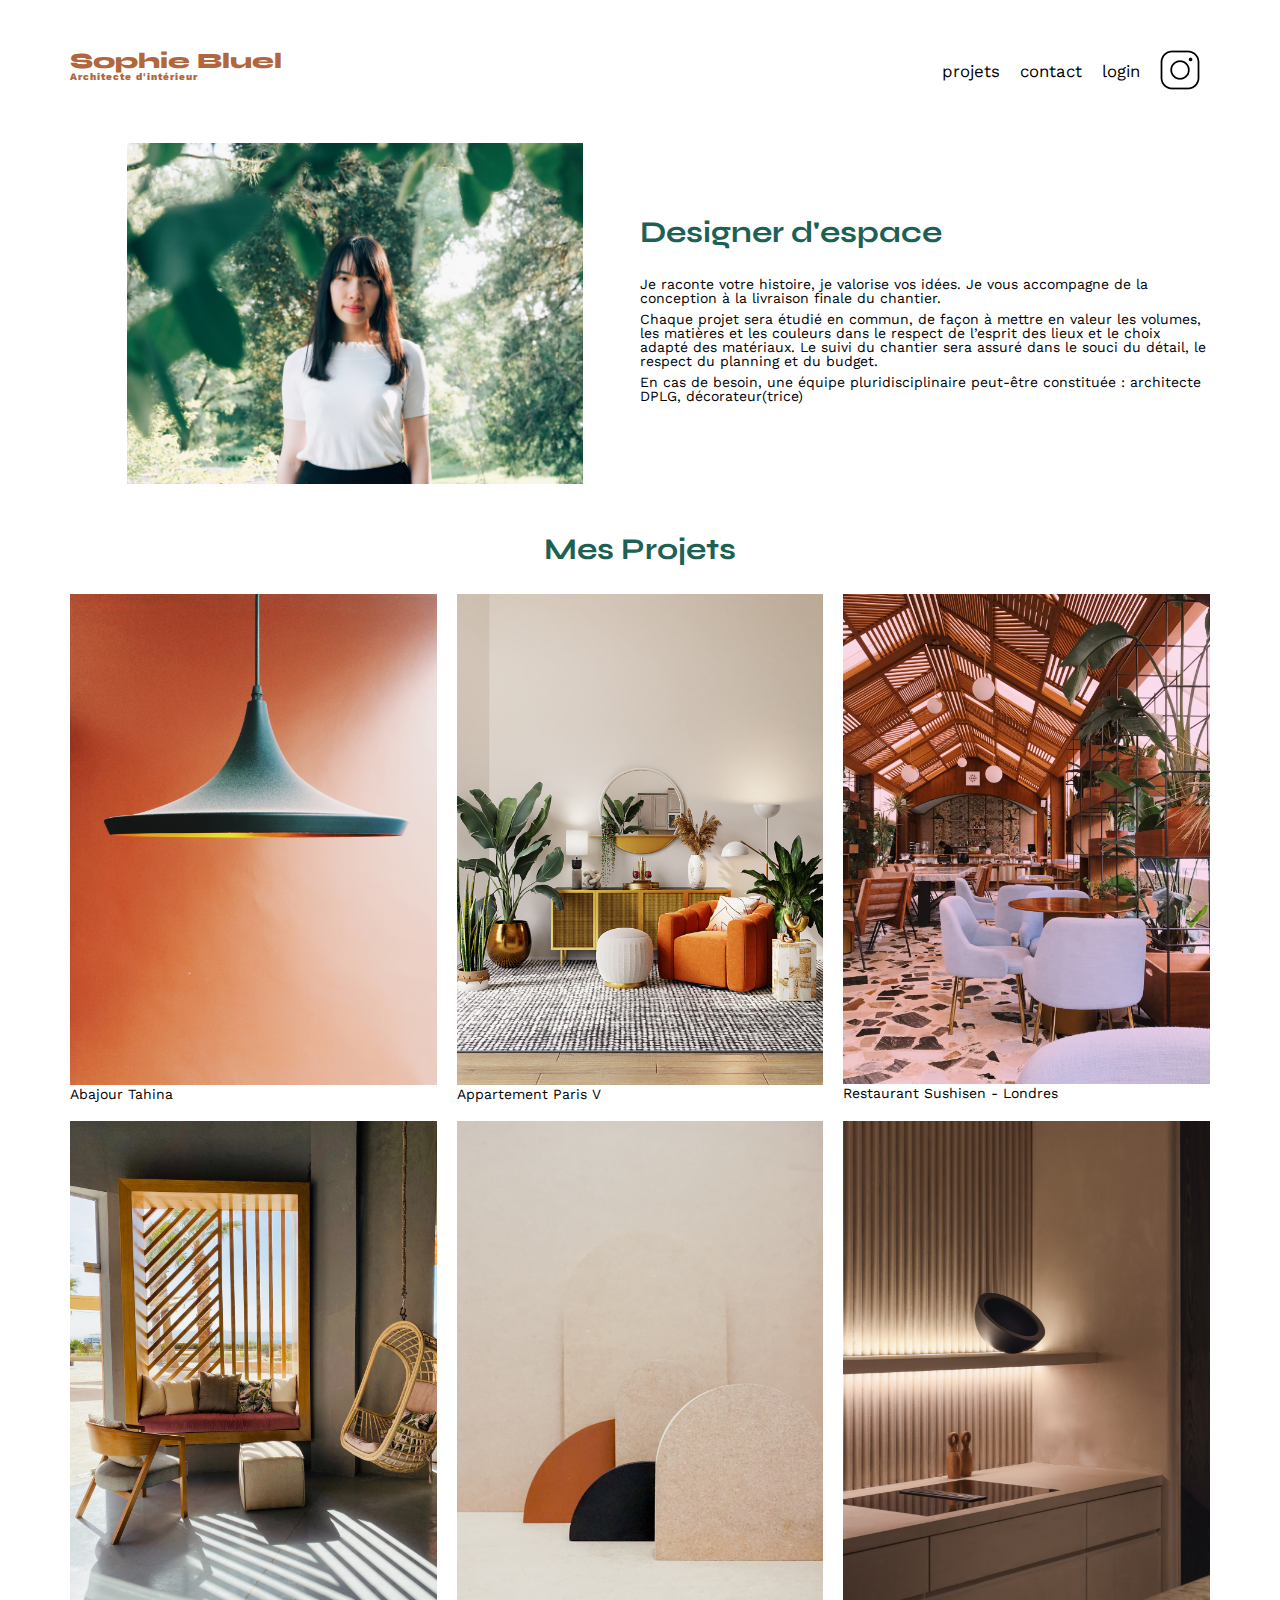
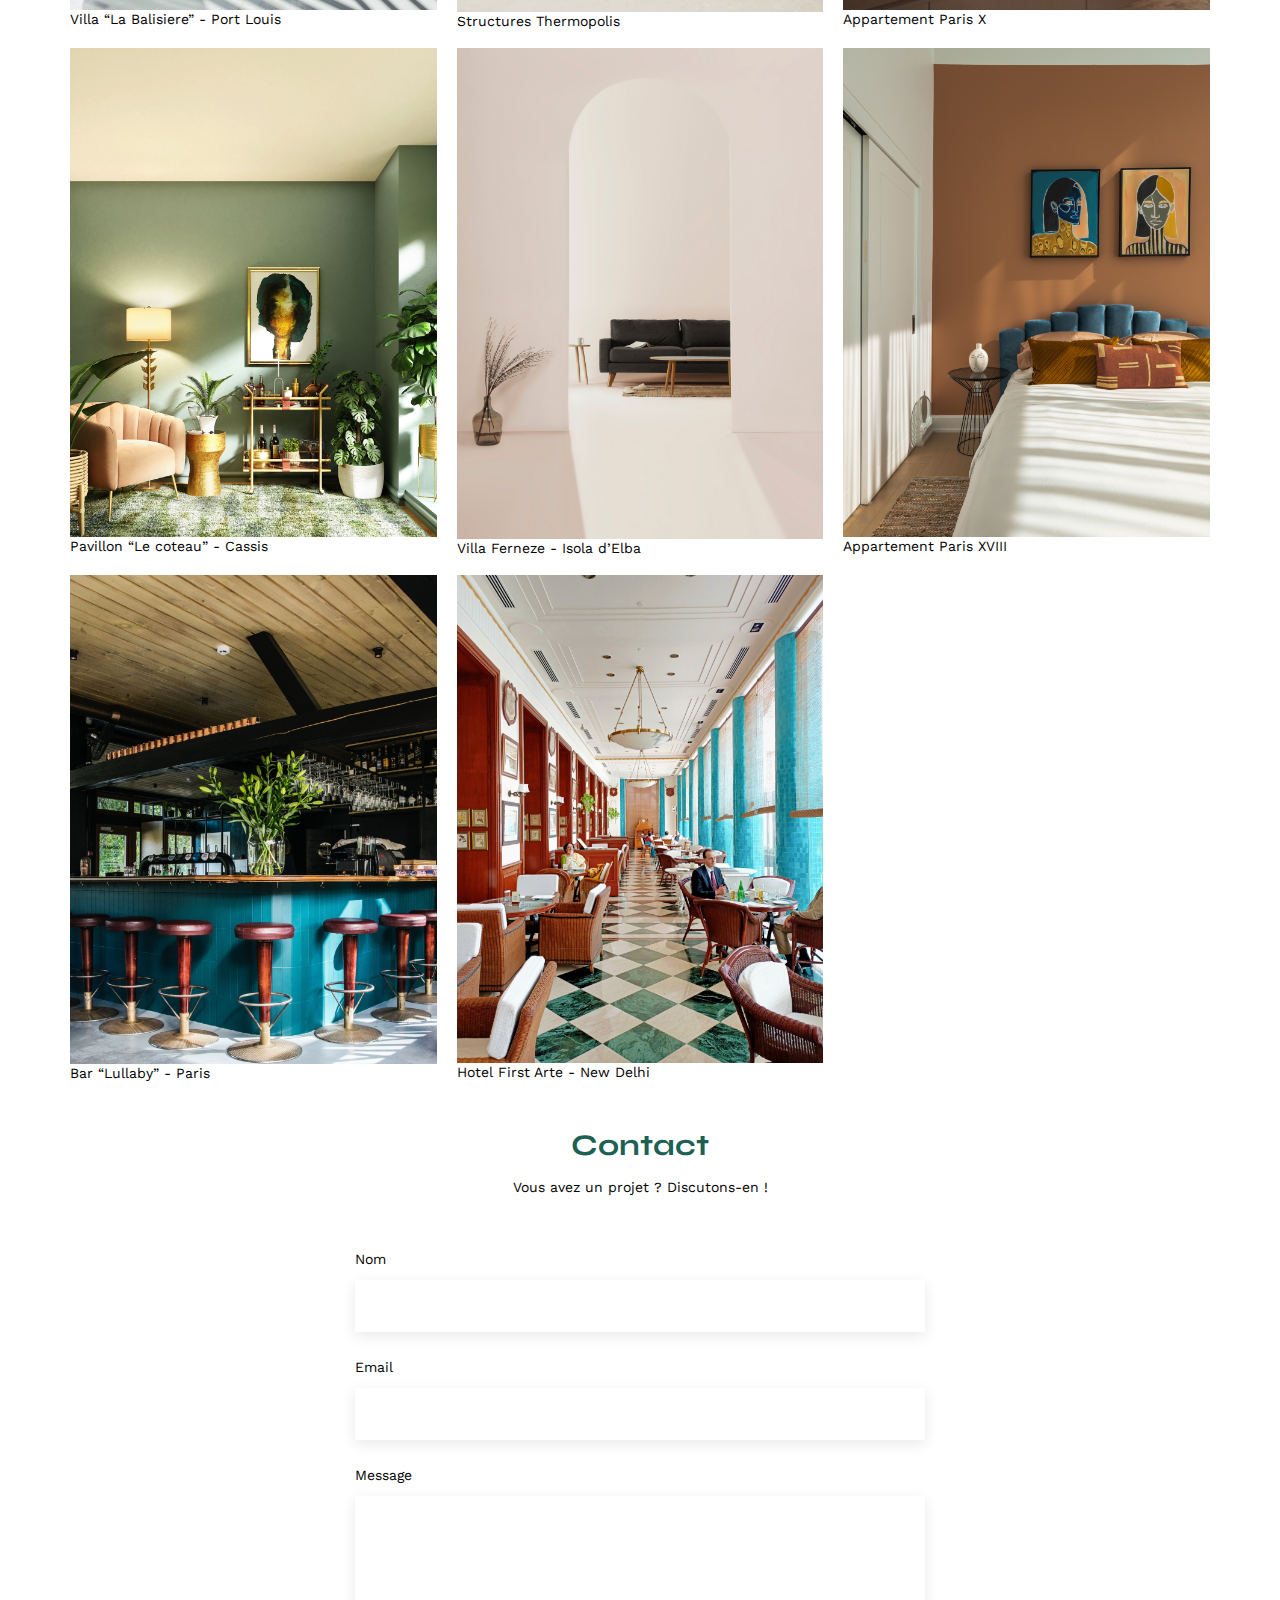
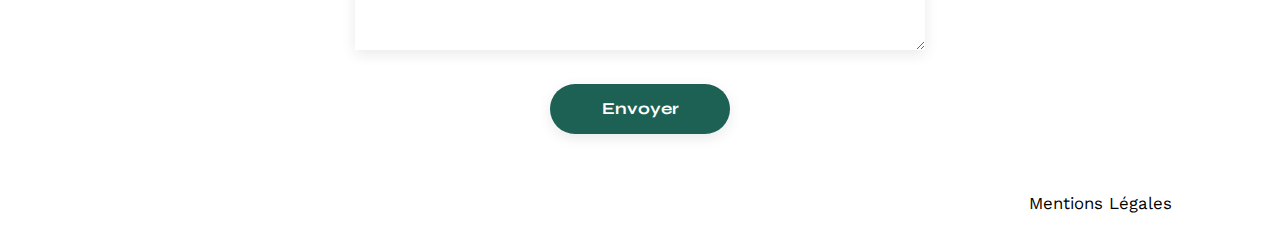
==== FrontEnd/index.html @ a038c918 "MIse en place site" ====
<!DOCTYPE html>
<html lang="fr">
<head>
	<meta charset="UTF-8">
	<title>Sophie Bluel - Architecte d'intérieur</title>
	<meta name="viewport" content="width=device-width, initial-scale=1.0">
	<link rel="preconnect" href="https://fonts.googleapis.com">
	<link rel="preconnect" href="https://fonts.gstatic.com" crossorigin>
	<link href="https://fonts.googleapis.com/css2?family=Syne:wght@700;800&family=Work+Sans&display=swap" rel="stylesheet">
	<meta name="description" content="">
	<link rel="stylesheet" href="./assets/style.css">
</head>
<body>
<header>
	<h1>Sophie Bluel <span>Architecte d'intérieur</span></h1>
	<nav>
		<ul>
			<li>projets</li>
			<li>contact</li>
			<li>login</li>
			<li><img src="./assets/icons/instagram.png" alt="Instagram"></li>
		</ul>
	</nav>
</header>
<main>
	<section id="introduction">
		<figure>
			<img src="./assets/images/sophie-bluel.png" alt="">
		</figure>
		<article>
			<h2>Designer d'espace</h2>
			<p>Je raconte votre histoire, je valorise vos idées. Je vous accompagne de la conception à la livraison finale du chantier.</p>
			<p>Chaque projet sera étudié en commun, de façon à mettre en valeur les volumes, les matières et les couleurs dans le respect de l’esprit des lieux et le choix adapté des matériaux. Le suivi du chantier sera assuré dans le souci du détail, le respect du planning et du budget.</p>
			<p>En cas de besoin, une équipe pluridisciplinaire peut-être constituée : architecte DPLG, décorateur(trice)</p>
		</article>
	</section>
	<section id="portfolio">
		<h2>Mes Projets</h2>
		<div class="gallery">
			<figure>
				<img src="assets/images/abajour-tahina.png" alt="Abajour Tahina">
				<figcaption>Abajour Tahina</figcaption>
			</figure>
			<figure>
				<img src="assets/images/appartement-paris-v.png" alt="Appartement Paris V">
				<figcaption>Appartement Paris V</figcaption>
			</figure>
			<figure>
				<img src="assets/images/restaurant-sushisen-londres.png" alt="Restaurant Sushisen - Londres">
				<figcaption>Restaurant Sushisen - Londres</figcaption>
			</figure>
			<figure>
				<img src="assets/images/la-balisiere.png" alt="Villa “La Balisiere” - Port Louis">
				<figcaption>Villa “La Balisiere” - Port Louis</figcaption>
			</figure>
			<figure>
				<img src="assets/images/structures-thermopolis.png" alt="Structures Thermopolis">
				<figcaption>Structures Thermopolis</figcaption>
			</figure>
			<figure>
				<img src="assets/images/appartement-paris-x.png" alt="Appartement Paris X">
				<figcaption>Appartement Paris X</figcaption>
			</figure>
			<figure>
				<img src="assets/images/le-coteau-cassis.png" alt="Pavillon “Le coteau” - Cassis">
				<figcaption>Pavillon “Le coteau” - Cassis</figcaption>
			</figure>
			<figure>
				<img src="assets/images/villa-ferneze.png" alt="Villa Ferneze - Isola d’Elba">
				<figcaption>Villa Ferneze - Isola d’Elba</figcaption>
			</figure>
			<figure>
				<img src="assets/images/appartement-paris-xviii.png" alt="Appartement Paris XVIII">
				<figcaption>Appartement Paris XVIII</figcaption>
			</figure>
			<figure>
				<img src="assets/images/bar-lullaby-paris.png" alt="Bar “Lullaby” - Paris">
				<figcaption>Bar “Lullaby” - Paris</figcaption>
			</figure>
			<figure>
				<img src="assets/images/hotel-first-arte-new-delhi.png" alt="Hotel First Arte - New Delhi">
				<figcaption>Hotel First Arte - New Delhi</figcaption>
			</figure>
		</div>
	</section>
	<section id="contact">
		<h2>Contact</h2>
		<p>Vous avez un projet ? Discutons-en !</p>
		<form action="#" method="post">
			<label for="name">Nom</label>
			<input type="text" name="name" id="name">
			<label for="email">Email</label>
			<input type="email" name="email" id="email">
			<label for="message">Message</label>
			<textarea name="message" id="message" cols="30" rows="10"></textarea>
			<input type="submit" value="Envoyer">
		</form>
	</section>
</main>

<footer>
	<nav>
		<ul>
			<li>Mentions Légales</li>
		</ul>
	</nav>
</footer>
</body>
</html>
---- FrontEnd/assets/style.css ----
/* http://meyerweb.com/eric/tools/css/reset/
   v2.0 | 20110126
   License: none (public domain)
*/

html, body, div, span, applet, object, iframe,
h1, h2, h3, h4, h5, h6, p, blockquote, pre,
a, abbr, acronym, address, big, cite, code,
del, dfn, em, img, ins, kbd, q, s, samp,
small, strike, strong, sub, sup, tt, var,
b, u, i, center,
dl, dt, dd, ol, ul, li,
fieldset, form, label, legend,
table, caption, tbody, tfoot, thead, tr, th, td,
article, aside, canvas, details, embed,
figure, figcaption, footer, header, hgroup,
menu, nav, output, ruby, section, summary,
time, mark, audio, video {
	margin: 0;
	padding: 0;
	border: 0;
	font-size: 100%;
	font: inherit;
	vertical-align: baseline;
}
/* HTML5 display-role reset for older browsers */
article, aside, details, figcaption, figure,
footer, header, hgroup, menu, nav, section {
	display: block;
}
body {
	line-height: 1;
}
ol, ul {
	list-style: none;
}
blockquote, q {
	quotes: none;
}
blockquote:before, blockquote:after,
q:before, q:after {
	content: '';
	content: none;
}
table {
	border-collapse: collapse;
	border-spacing: 0;
}
/** end reset css**/
body {
	max-width: 1140px;
	margin:auto;
	font-family: 'Work Sans' ;
	font-size: 14px;
}
header {
	display: flex;
	justify-content: space-between;
	margin: 50px 0
}
section {
	margin: 50px 0
}

h1{
	display: flex;
	flex-direction: column;
	font-family: 'Syne';
	font-size: 22px;
	font-weight: 800;
	color: #B1663C
}

h1 > span {
	font-family: 'Work Sans';
	font-size:10px;
	letter-spacing: 0.1em;
;
}

h2{
	font-family: 'Syne';
	font-weight: 700;
	font-size: 30px;
	color: #1D6154
}
nav ul {
	display: flex;
	align-items: center;
	list-style-type: none;

}
nav li {
	padding: 0 10px;
	font-size: 1.2em;
}

li:hover {
	color: #B1663C;
}
#introduction {
	display: flex;
	align-items: center;
}
#introduction figure {
	flex: 1
}
#introduction img {
	display: block;
	margin: auto;
	width: 80%;
}

#introduction article {
	flex: 1
}
#introduction h2 {
	margin-bottom: 1em;
}

#introduction p {
	margin-bottom: 0.5em;
}
#portfolio h2 {
	text-align: center;
	margin-bottom: 1em;
}
.gallery {
	width: 100%;
	display: grid;
	grid-template-columns: 1fr 1fr 1fr;
	grid-column-gap: 20px;
	grid-row-gap: 20px;
}

.gallery img {
	width: 100%;

}
#contact {
	width: 50%;
margin: auto;
}
#contact > * {
	text-align: center;

}
#contact h2{
	margin-bottom: 20px;
}
#contact form {
	text-align: left;
	margin-top:30px;
	display: flex;
	flex-direction: column;
}

#contact input {
	height: 50px;
	font-size: 1.2em;
	border: none;
	box-shadow: 0px 4px 14px rgba(0, 0, 0, 0.09);
}
#contact label {
	margin: 2em 0 1em 0;
}
#contact textarea {
	border: none;
	box-shadow: 0px 4px 14px rgba(0, 0, 0, 0.09);
}

input[type="submit"]{
	font-family: 'Syne';
	font-weight: 700;
	color: white;
	background-color: #1D6154;
	margin : 2em auto ;
	width: 180px;
	text-align: center;
	border-radius: 60px ;
}

footer nav ul {
	display: flex;
	justify-content: flex-end;
	margin: 2em
}
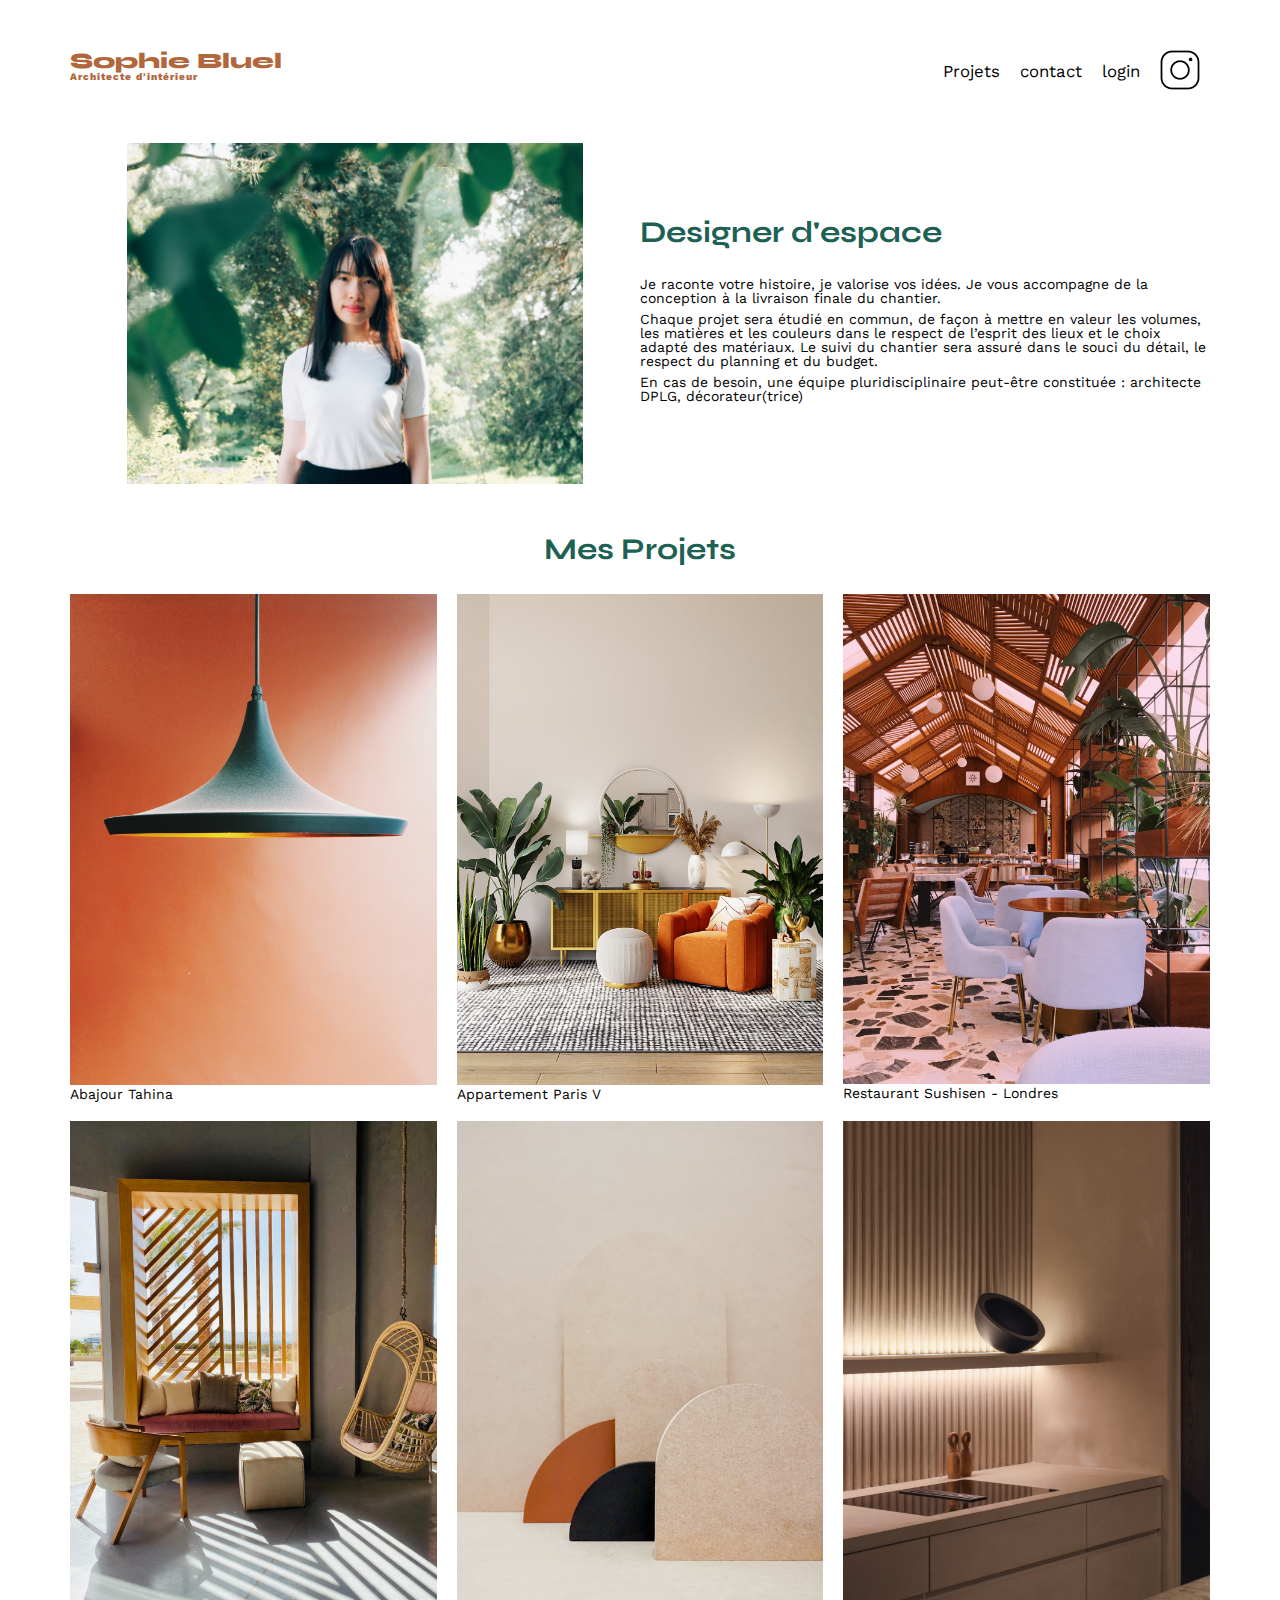
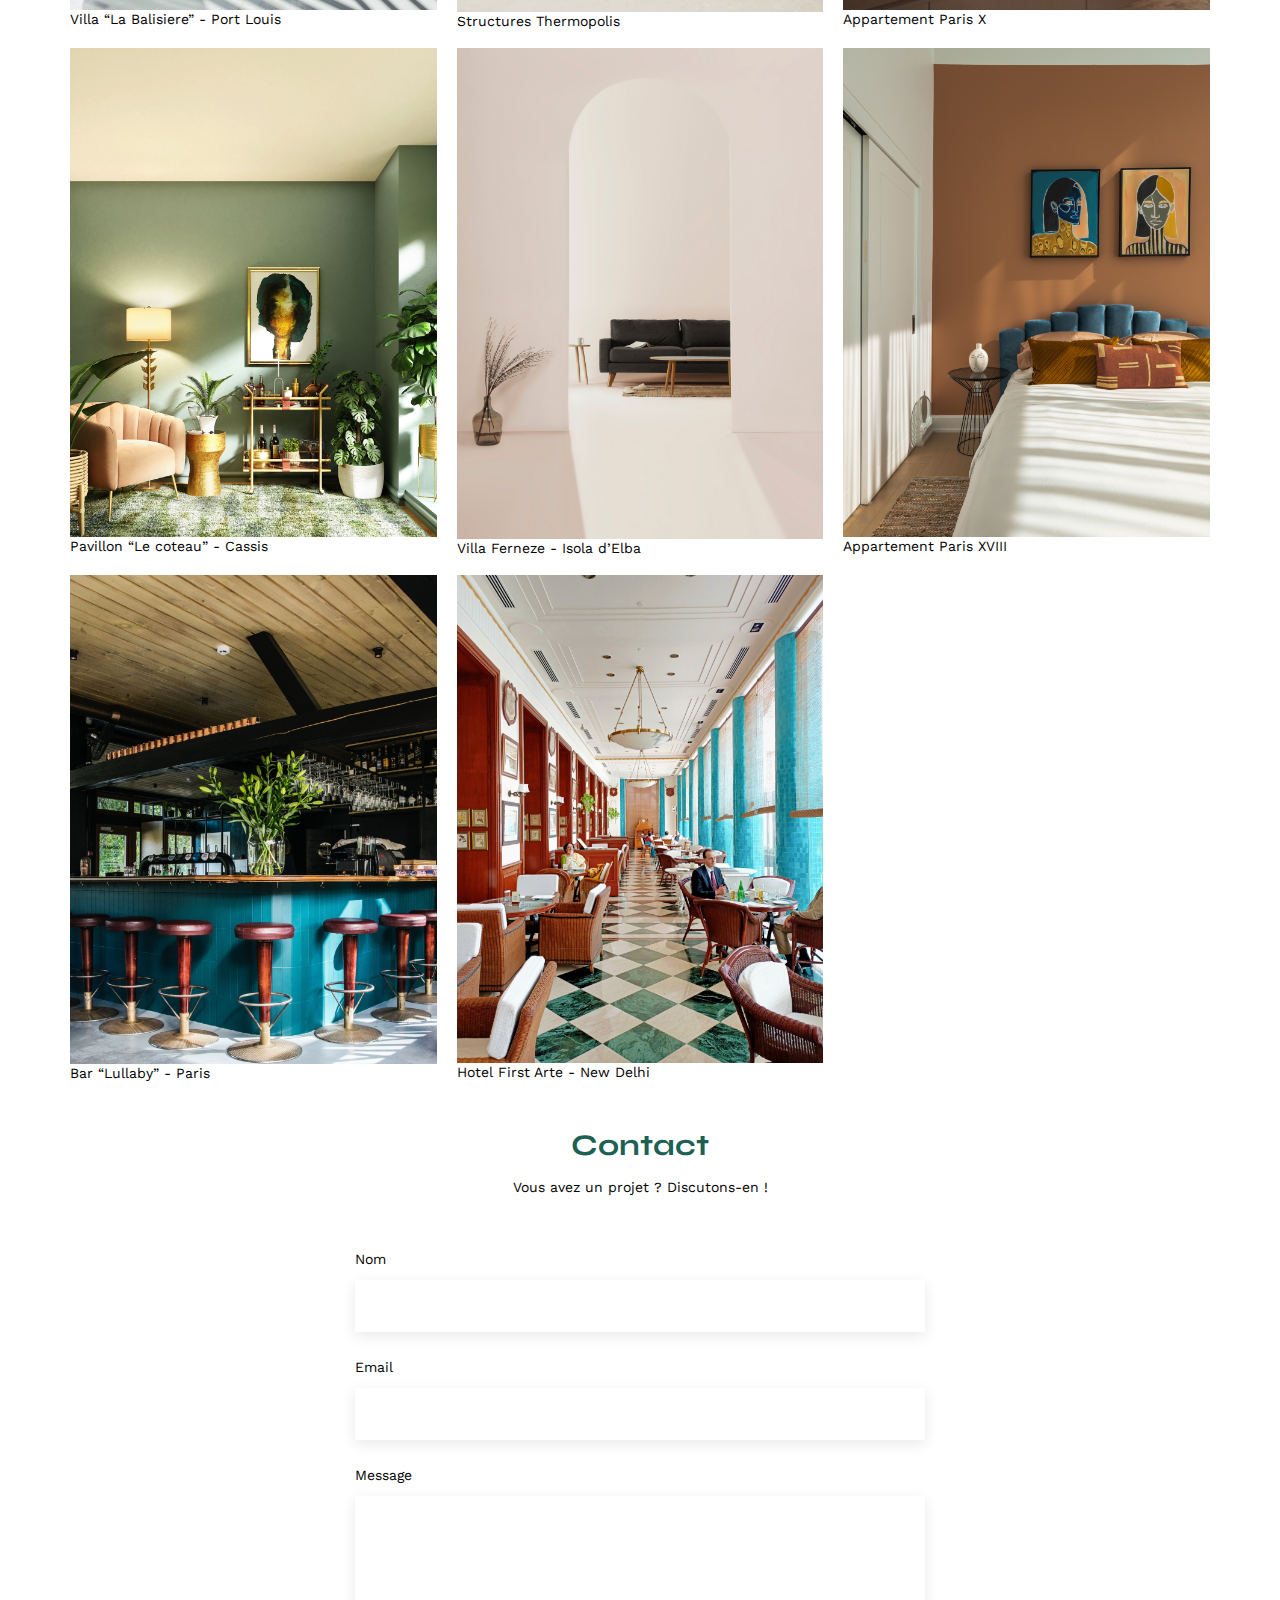
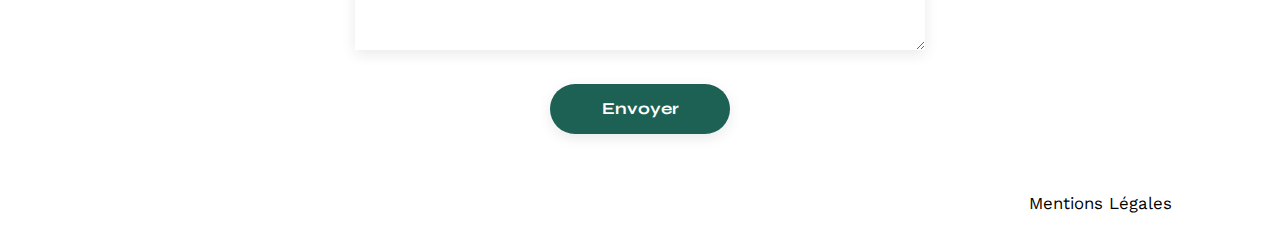
==== commit 2881b3dd: "Essai" ====
--- a/FrontEnd/index.html
+++ b/FrontEnd/index.html
@@ -15,7 +15,7 @@
 	<h1>Sophie Bluel <span>Architecte d'intérieur</span></h1>
 	<nav>
 		<ul>
-			<li>projets</li>
+			<li>Projets</li>
 			<li>contact</li>
 			<li>login</li>
 			<li><img src="./assets/icons/instagram.png" alt="Instagram"></li>
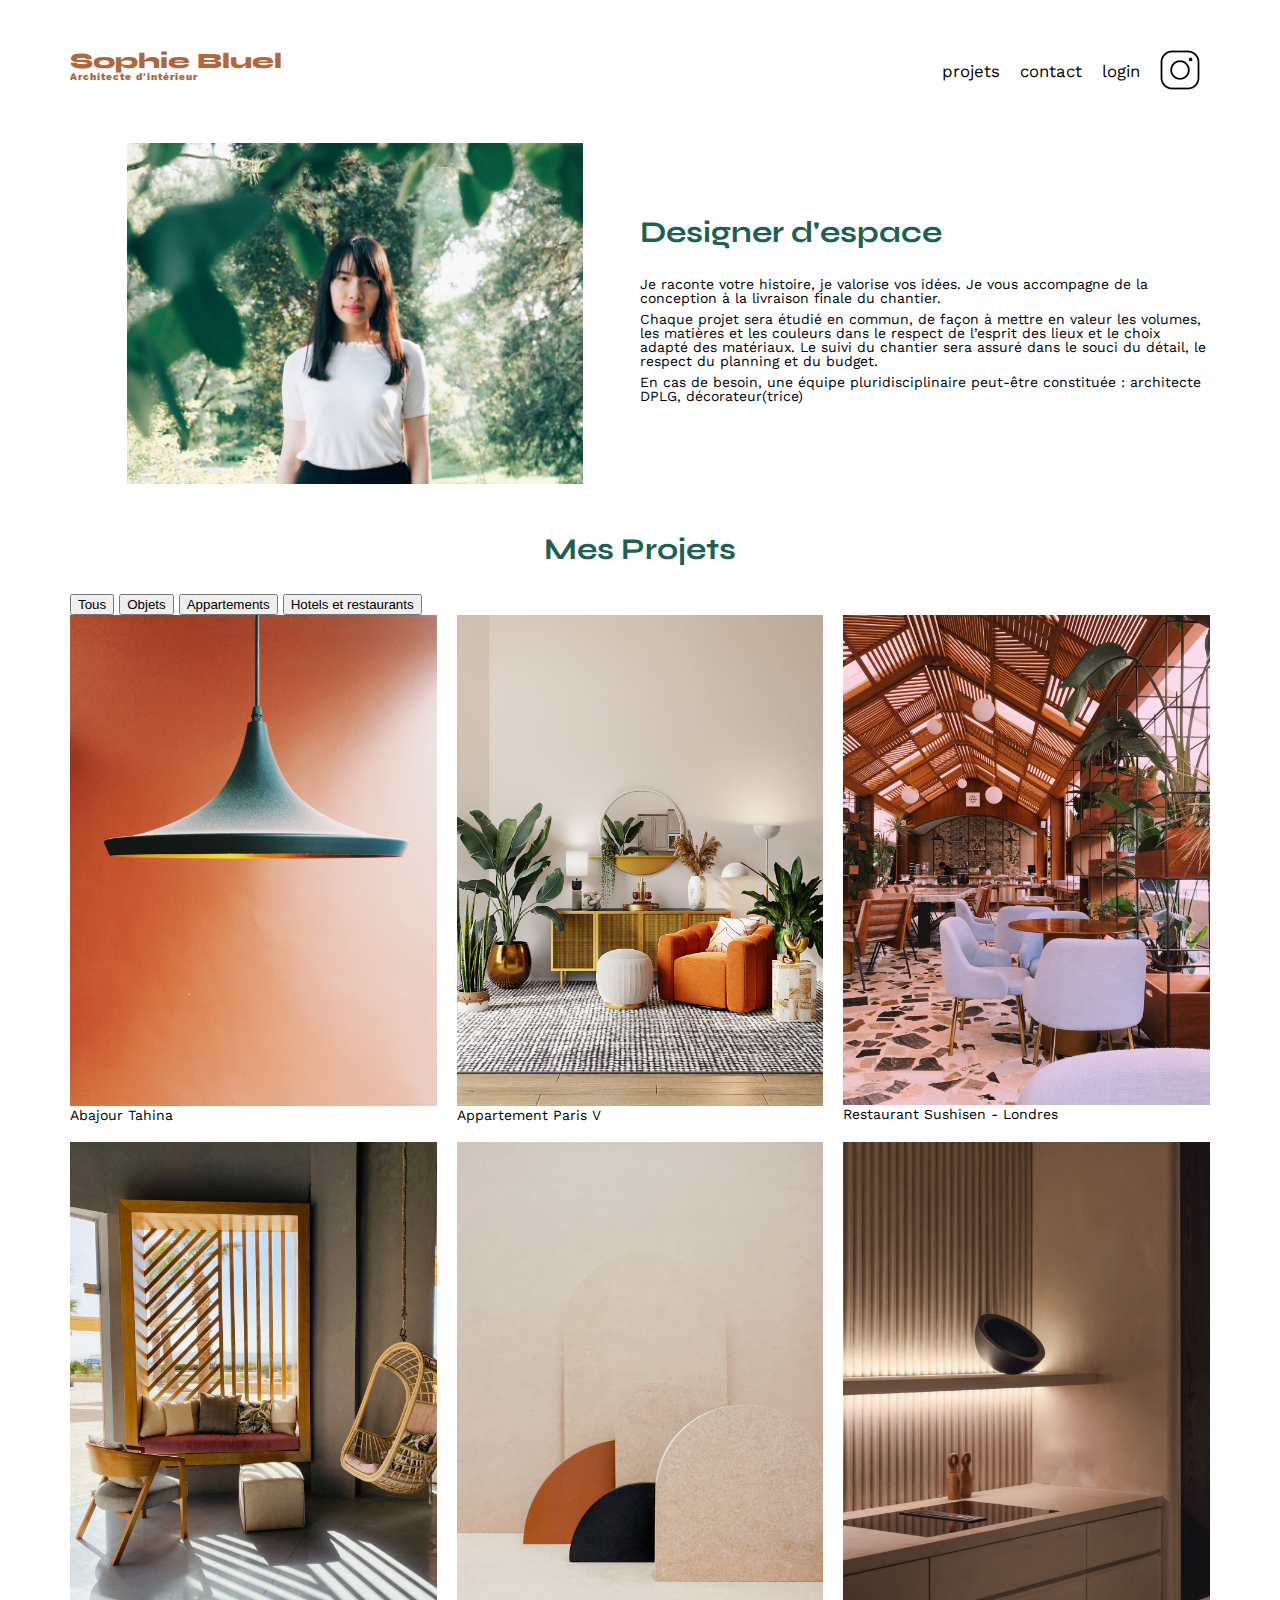
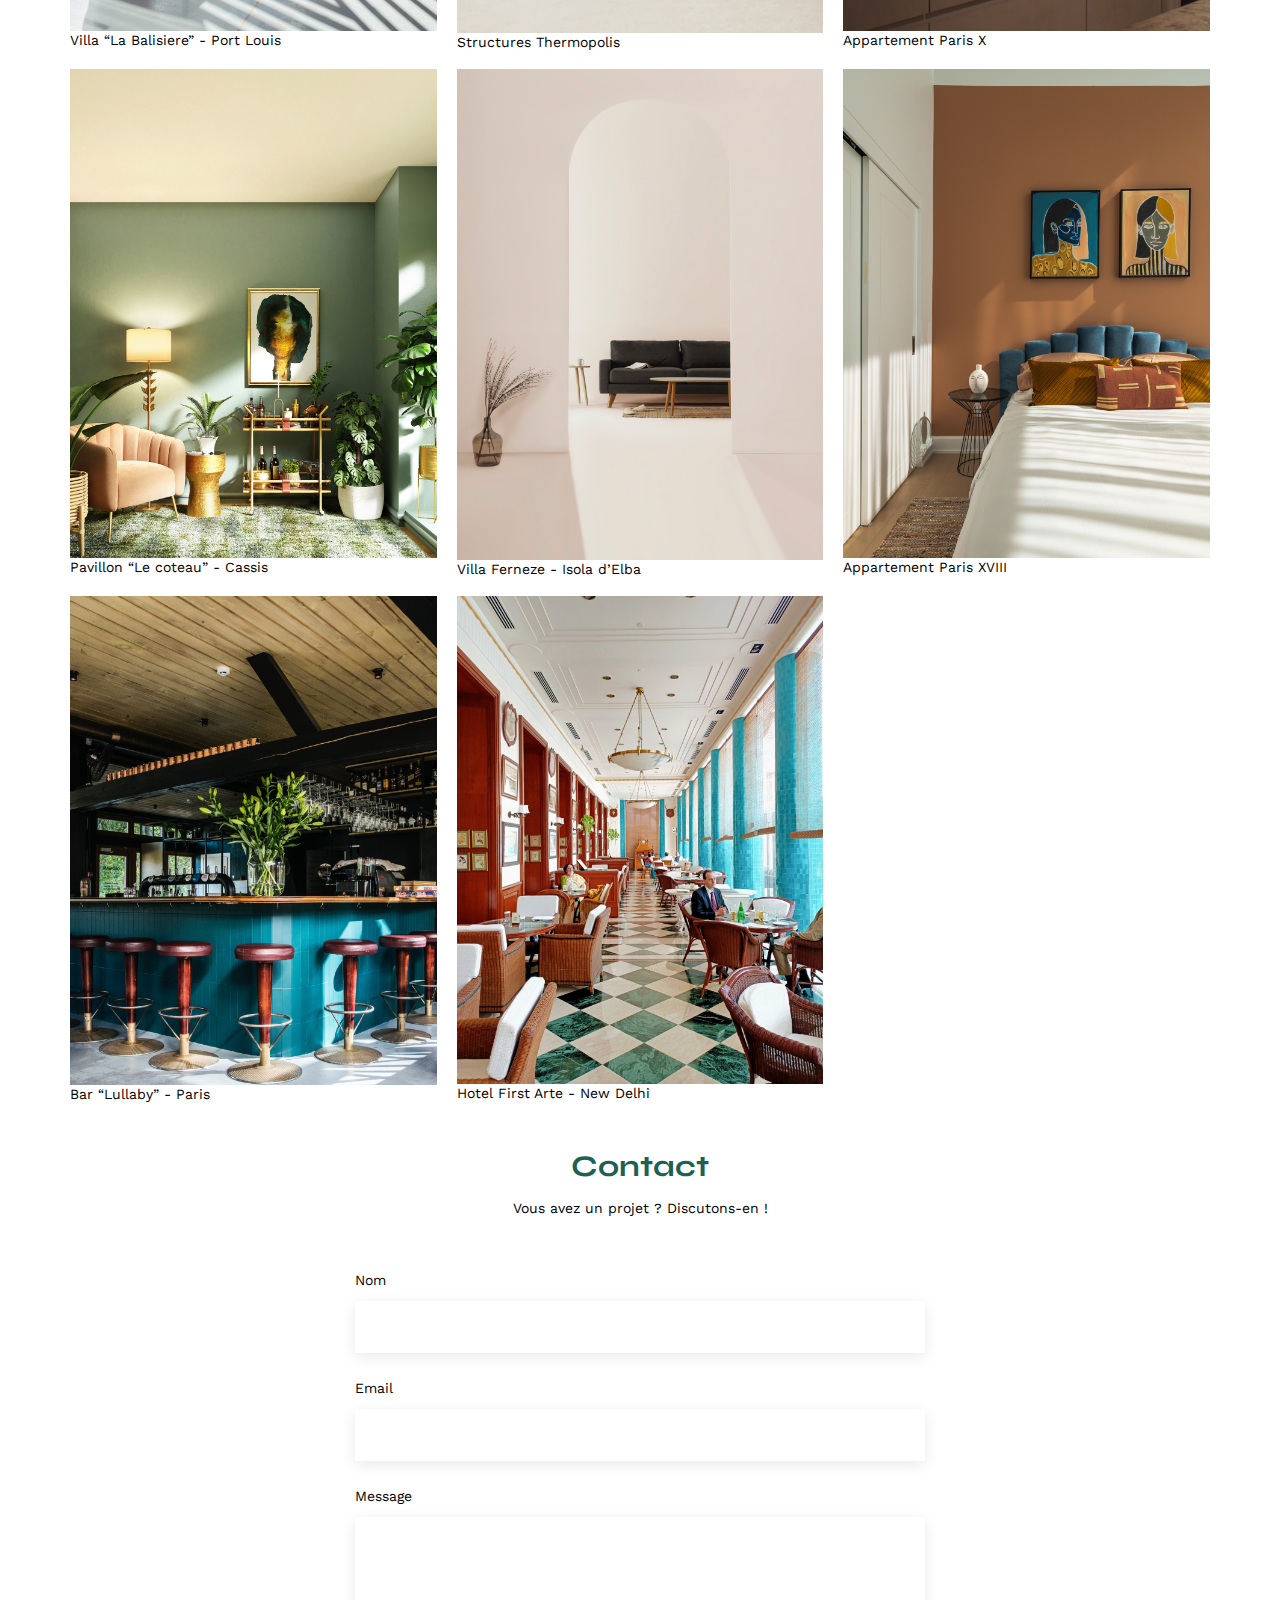
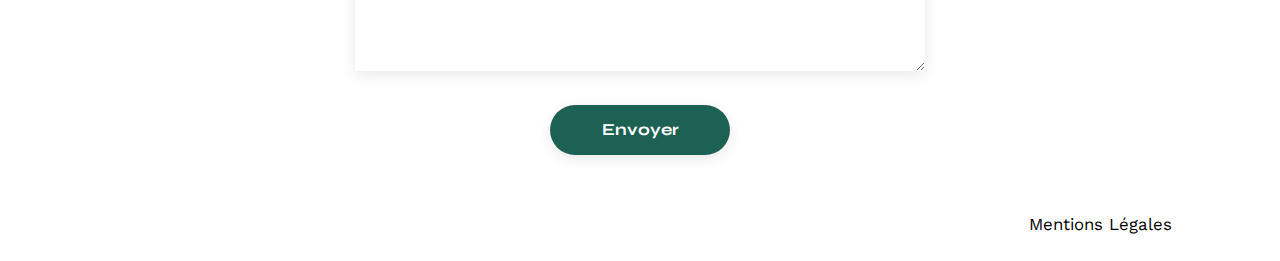
==== commit 478c5213: "Projets affiches de facon dynamique..." ====
--- a/FrontEnd/index.html
+++ b/FrontEnd/index.html
@@ -4,6 +4,7 @@
 	<meta charset="UTF-8">
 	<title>Sophie Bluel - Architecte d'intérieur</title>
 	<meta name="viewport" content="width=device-width, initial-scale=1.0">
+	<script type="module" src="./assets/projets.js"></script>
 	<link rel="preconnect" href="https://fonts.googleapis.com">
 	<link rel="preconnect" href="https://fonts.gstatic.com" crossorigin>
 	<link href="https://fonts.googleapis.com/css2?family=Syne:wght@700;800&family=Work+Sans&display=swap" rel="stylesheet">
@@ -15,7 +16,7 @@
 	<h1>Sophie Bluel <span>Architecte d'intérieur</span></h1>
 	<nav>
 		<ul>
-			<li>Projets</li>
+			<li>projets</li>
 			<li>contact</li>
 			<li>login</li>
 			<li><img src="./assets/icons/instagram.png" alt="Instagram"></li>
@@ -36,6 +37,12 @@
 	</section>
 	<section id="portfolio">
 		<h2>Mes Projets</h2>
+		<div class="categories">
+			<button id="btn-tous">Tous</button>
+			<button id="btn-objets">Objets</button>
+			<button id="btn-apparts">Appartements</button>
+			<button id="btn-hotels">Hotels et restaurants</button>
+		</div>
 		<div class="gallery">
 			<figure>
 				<img src="assets/images/abajour-tahina.png" alt="Abajour Tahina">
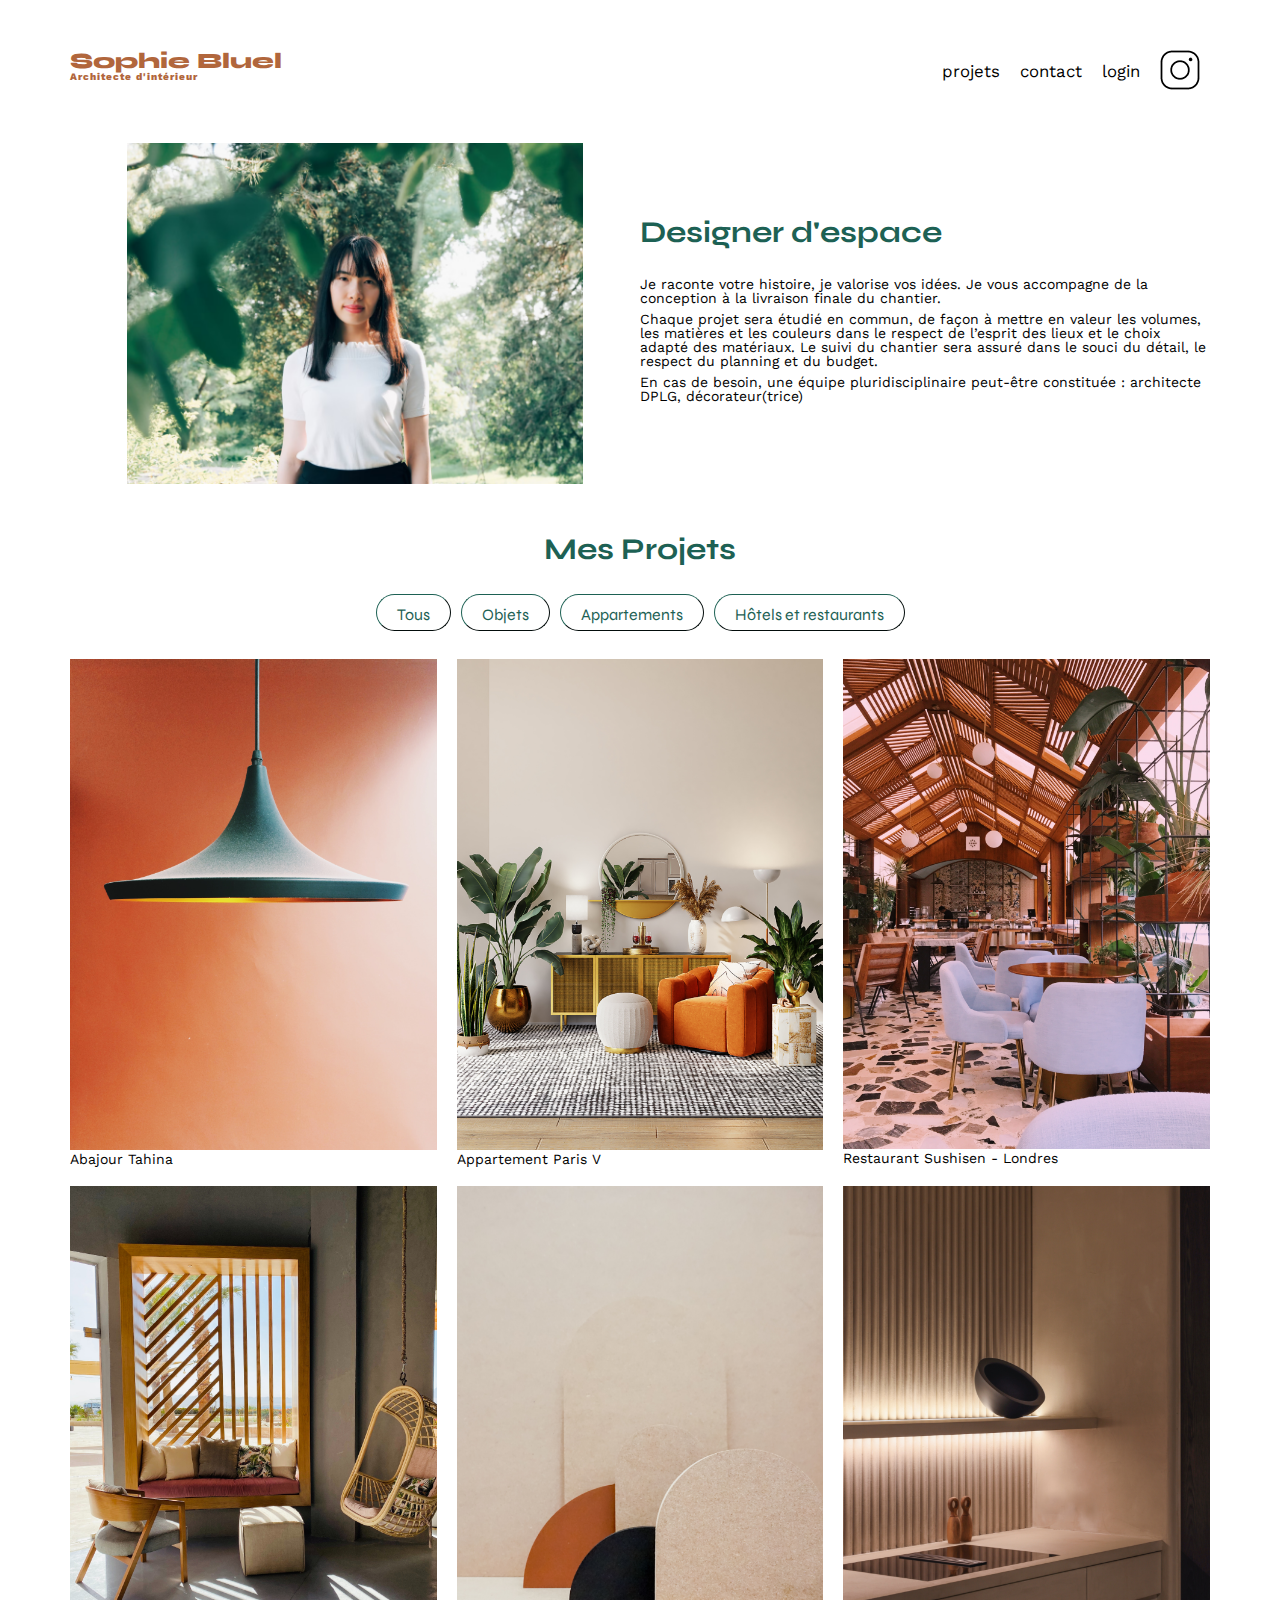
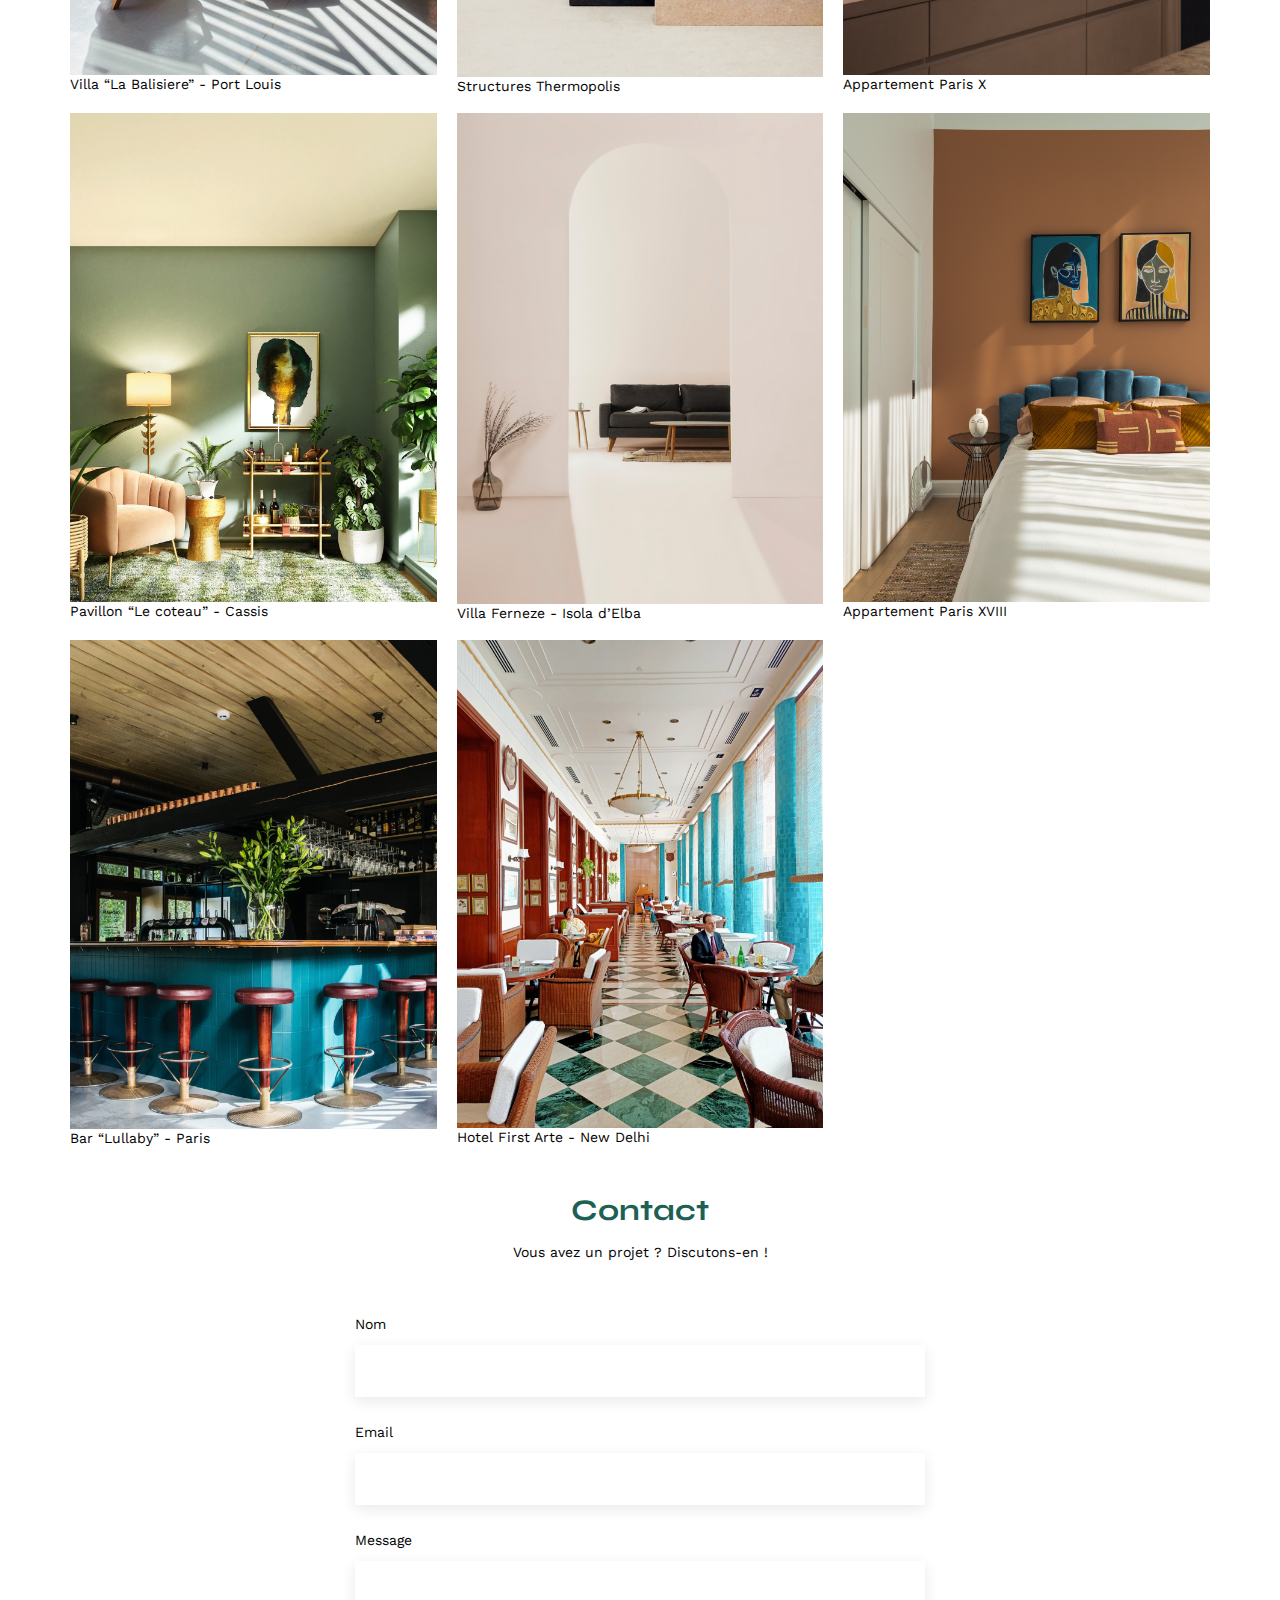
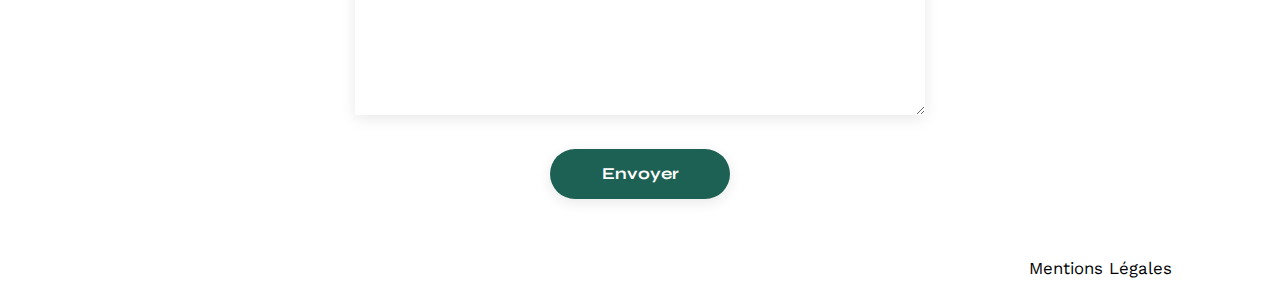
==== commit 5427b889: "Mise en page boutons OK" ====
--- a/FrontEnd/index.html
+++ b/FrontEnd/index.html
@@ -41,7 +41,7 @@
 			<button id="btn-tous">Tous</button>
 			<button id="btn-objets">Objets</button>
 			<button id="btn-apparts">Appartements</button>
-			<button id="btn-hotels">Hotels et restaurants</button>
+			<button id="btn-hotels">Hôtels et restaurants</button>
 		</div>
 		<div class="gallery">
 			<figure>
--- a/FrontEnd/assets/style.css
+++ b/FrontEnd/assets/style.css
@@ -3,19 +3,87 @@
    License: none (public domain)
 */
 
-html, body, div, span, applet, object, iframe,
-h1, h2, h3, h4, h5, h6, p, blockquote, pre,
-a, abbr, acronym, address, big, cite, code,
-del, dfn, em, img, ins, kbd, q, s, samp,
-small, strike, strong, sub, sup, tt, var,
-b, u, i, center,
-dl, dt, dd, ol, ul, li,
-fieldset, form, label, legend,
-table, caption, tbody, tfoot, thead, tr, th, td,
-article, aside, canvas, details, embed,
-figure, figcaption, footer, header, hgroup,
-menu, nav, output, ruby, section, summary,
-time, mark, audio, video {
+html,
+body,
+div,
+span,
+applet,
+object,
+iframe,
+h1,
+h2,
+h3,
+h4,
+h5,
+h6,
+p,
+blockquote,
+pre,
+a,
+abbr,
+acronym,
+address,
+big,
+cite,
+code,
+del,
+dfn,
+em,
+img,
+ins,
+kbd,
+q,
+s,
+samp,
+small,
+strike,
+strong,
+sub,
+sup,
+tt,
+var,
+b,
+u,
+i,
+center,
+dl,
+dt,
+dd,
+ol,
+ul,
+li,
+fieldset,
+form,
+label,
+legend,
+table,
+caption,
+tbody,
+tfoot,
+thead,
+tr,
+th,
+td,
+article,
+aside,
+canvas,
+details,
+embed,
+figure,
+figcaption,
+footer,
+header,
+hgroup,
+menu,
+nav,
+output,
+ruby,
+section,
+summary,
+time,
+mark,
+audio,
+video {
 	margin: 0;
 	padding: 0;
 	border: 0;
@@ -23,46 +91,68 @@
 	font: inherit;
 	vertical-align: baseline;
 }
+
 /* HTML5 display-role reset for older browsers */
-article, aside, details, figcaption, figure,
-footer, header, hgroup, menu, nav, section {
+article,
+aside,
+details,
+figcaption,
+figure,
+footer,
+header,
+hgroup,
+menu,
+nav,
+section {
 	display: block;
 }
+
 body {
 	line-height: 1;
 }
-ol, ul {
+
+ol,
+ul {
 	list-style: none;
 }
-blockquote, q {
+
+blockquote,
+q {
 	quotes: none;
 }
-blockquote:before, blockquote:after,
-q:before, q:after {
+
+blockquote:before,
+blockquote:after,
+q:before,
+q:after {
 	content: '';
 	content: none;
 }
+
 table {
 	border-collapse: collapse;
 	border-spacing: 0;
 }
+
 /** end reset css**/
 body {
 	max-width: 1140px;
-	margin:auto;
-	font-family: 'Work Sans' ;
+	margin: auto;
+	font-family: 'Work Sans';
 	font-size: 14px;
 }
+
 header {
 	display: flex;
 	justify-content: space-between;
 	margin: 50px 0
 }
+
 section {
 	margin: 50px 0
 }
 
-h1{
+h1 {
 	display: flex;
 	flex-direction: column;
 	font-family: 'Syne';
@@ -71,25 +161,27 @@
 	color: #B1663C
 }
 
-h1 > span {
+h1>span {
 	font-family: 'Work Sans';
-	font-size:10px;
+	font-size: 10px;
 	letter-spacing: 0.1em;
-;
-}
-
-h2{
+	;
+}
+
+h2 {
 	font-family: 'Syne';
 	font-weight: 700;
 	font-size: 30px;
 	color: #1D6154
 }
+
 nav ul {
 	display: flex;
 	align-items: center;
 	list-style-type: none;
 
 }
+
 nav li {
 	padding: 0 10px;
 	font-size: 1.2em;
@@ -98,13 +190,16 @@
 li:hover {
 	color: #B1663C;
 }
+
 #introduction {
 	display: flex;
 	align-items: center;
 }
+
 #introduction figure {
 	flex: 1
 }
+
 #introduction img {
 	display: block;
 	margin: auto;
@@ -114,6 +209,7 @@
 #introduction article {
 	flex: 1
 }
+
 #introduction h2 {
 	margin-bottom: 1em;
 }
@@ -121,10 +217,41 @@
 #introduction p {
 	margin-bottom: 0.5em;
 }
+
 #portfolio h2 {
 	text-align: center;
 	margin-bottom: 1em;
 }
+
+.categories {
+	width: fit-content;
+	margin-left: auto;
+	margin-right: auto;
+	margin-bottom: 2em;
+	display: flex;
+	gap: 10px;
+}
+
+.categories button {
+	font-family: 'Syne';
+	weight: 700;
+	font-size: 16px;
+	line-height: 19.2px;
+	height: 37px;
+	border-radius: 60px;
+	border-width: 1px;
+	border-color:#1D6154;
+	color: #1D6154;
+	padding: 10px 20px 20px 20px; 
+	background-color: transparent;
+
+}
+
+.categories button:hover {
+	color: aliceblue;
+	background-color: #1D6154;
+}
+
 .gallery {
 	width: 100%;
 	display: grid;
@@ -137,20 +264,25 @@
 	width: 100%;
 
 }
+
+
 #contact {
 	width: 50%;
-margin: auto;
-}
-#contact > * {
+	margin: auto;
+}
+
+#contact>* {
 	text-align: center;
 
 }
-#contact h2{
+
+#contact h2 {
 	margin-bottom: 20px;
 }
+
 #contact form {
 	text-align: left;
-	margin-top:30px;
+	margin-top: 30px;
 	display: flex;
 	flex-direction: column;
 }
@@ -161,28 +293,29 @@
 	border: none;
 	box-shadow: 0px 4px 14px rgba(0, 0, 0, 0.09);
 }
+
 #contact label {
 	margin: 2em 0 1em 0;
 }
+
 #contact textarea {
 	border: none;
 	box-shadow: 0px 4px 14px rgba(0, 0, 0, 0.09);
 }
 
-input[type="submit"]{
+input[type="submit"] {
 	font-family: 'Syne';
 	font-weight: 700;
 	color: white;
 	background-color: #1D6154;
-	margin : 2em auto ;
+	margin: 2em auto;
 	width: 180px;
 	text-align: center;
-	border-radius: 60px ;
+	border-radius: 60px;
 }
 
 footer nav ul {
 	display: flex;
 	justify-content: flex-end;
 	margin: 2em
-}
-
+}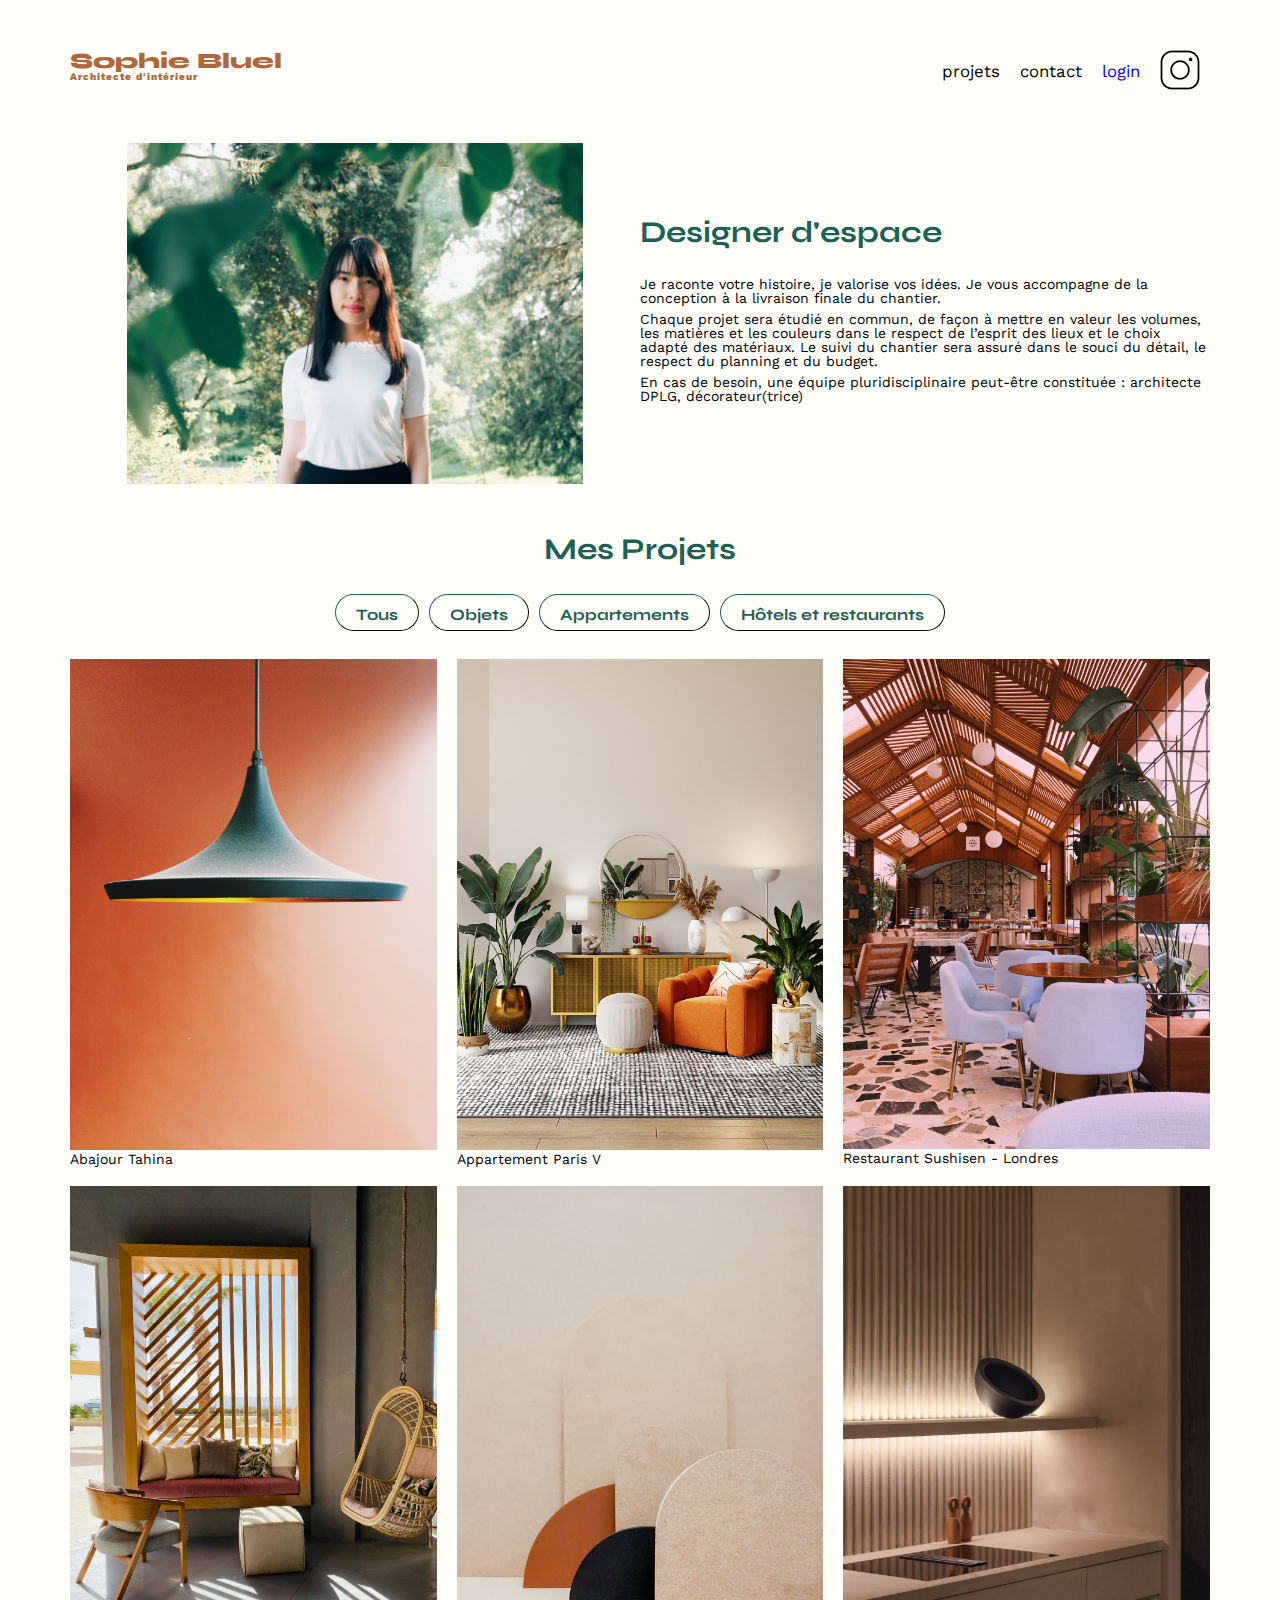
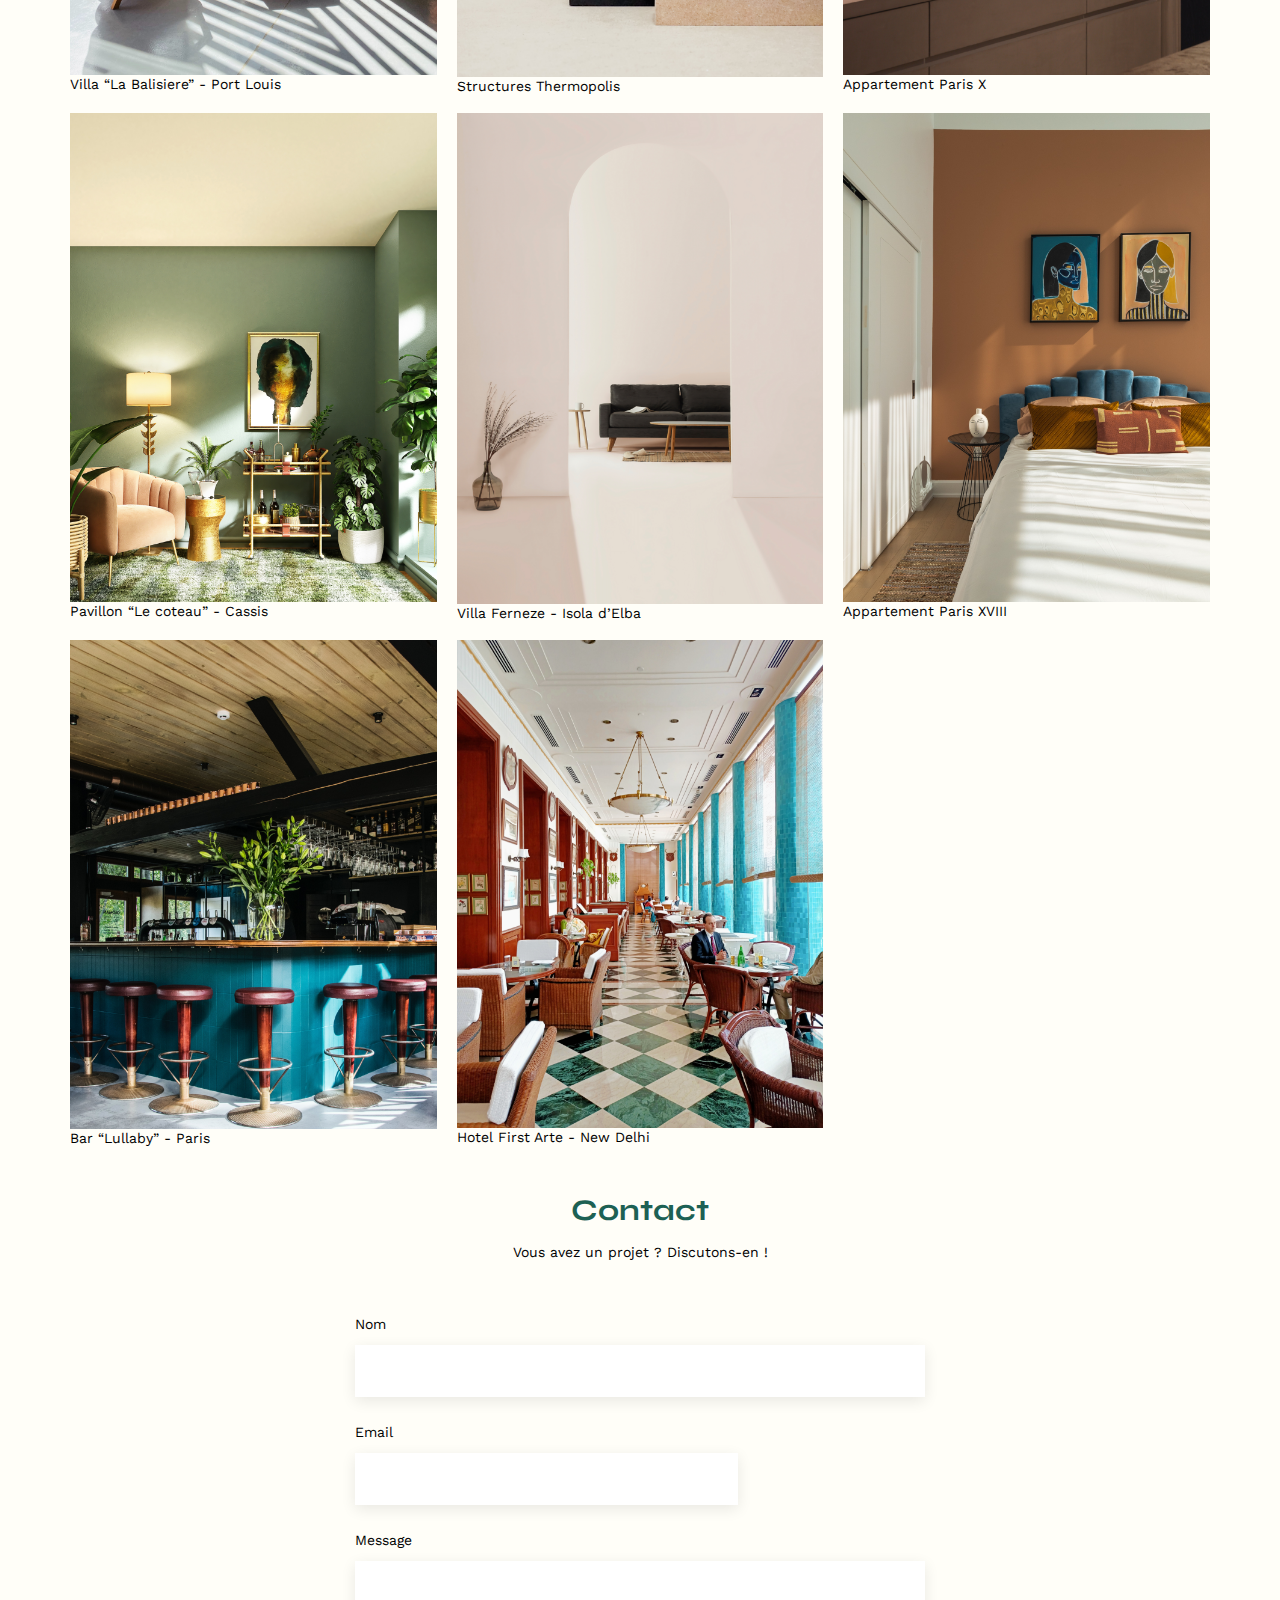
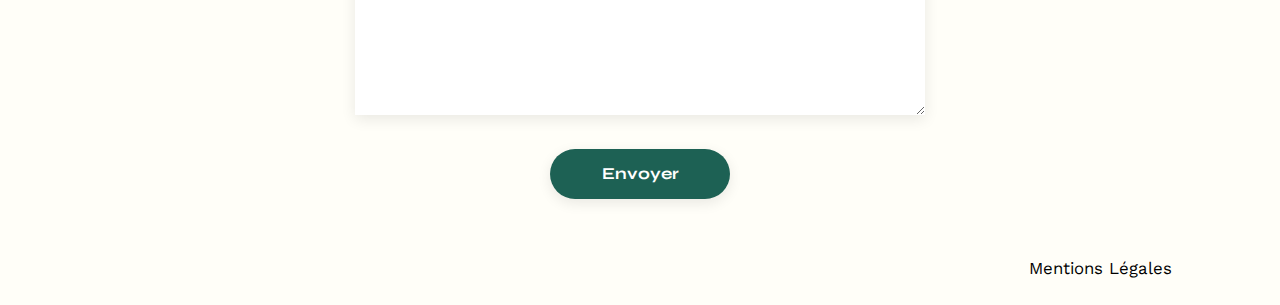
==== commit 7b9724d8: "Layout page login" ====
--- a/FrontEnd/index.html
+++ b/FrontEnd/index.html
@@ -18,7 +18,7 @@
 		<ul>
 			<li>projets</li>
 			<li>contact</li>
-			<li>login</li>
+			<li><a href="login.html">login</a></li>
 			<li><img src="./assets/icons/instagram.png" alt="Instagram"></li>
 		</ul>
 	</nav>
--- a/FrontEnd/assets/style.css
+++ b/FrontEnd/assets/style.css
@@ -90,6 +90,7 @@
 	font-size: 100%;
 	font: inherit;
 	vertical-align: baseline;
+	background-color: #fffef8;
 }
 
 /* HTML5 display-role reset for older browsers */
@@ -187,7 +188,17 @@
 	font-size: 1.2em;
 }
 
+nav li a {
+	text-decoration: none;
+}
+
 li:hover {
+	color: #B1663C;
+}
+nav li a:visited {
+	color: black;
+}
+nav li a:hover {
 	color: #B1663C;
 }
 
@@ -221,6 +232,61 @@
 #portfolio h2 {
 	text-align: center;
 	margin-bottom: 1em;
+}
+
+#login-form h2 {
+	text-align: center;
+	margin-bottom: 1em;
+
+}
+
+#login-form .container {
+
+	display: flex;
+	flex-direction: column;
+	width: 379px;
+	margin-left: auto;
+	margin-right: auto;
+	align-content: space-between;
+	gap: 30px;
+}
+
+#login-form .container .champ {
+
+	display: flex;
+	flex-direction: column;
+	align-content: space-between;
+	gap: 10px;
+}
+
+#login-form .container .champ a {
+	margin-left: auto;
+	margin-right: auto;
+	color: rgba(61, 61, 61, 1);
+
+}
+
+input[type=email],
+input[type=password] {
+	width: 379px;
+	height: 51px;
+	border: 0px;
+	box-shadow: 0px 4px 14px -10px rgba(0, 0, 0, 0.9);
+}
+
+button[type=submit] {
+	width: 179px;
+	height: 36px;
+	border-radius: 60px;
+	background-color: #1D6154;
+	border: 0px;
+	color: white;
+	font-family: 'Syne';
+	font-weight: 700;
+	font-size: 14px;
+	line-height: 16.8px;
+	margin-left: auto;
+	margin-right: auto;
 }
 
 .categories {
@@ -234,15 +300,15 @@
 
 .categories button {
 	font-family: 'Syne';
-	weight: 700;
+	font-weight: 700;
 	font-size: 16px;
 	line-height: 19.2px;
 	height: 37px;
 	border-radius: 60px;
 	border-width: 1px;
-	border-color:#1D6154;
+	border-color: #1D6154;
 	color: #1D6154;
-	padding: 10px 20px 20px 20px; 
+	padding: 10px 20px 20px 20px;
 	background-color: transparent;
 
 }
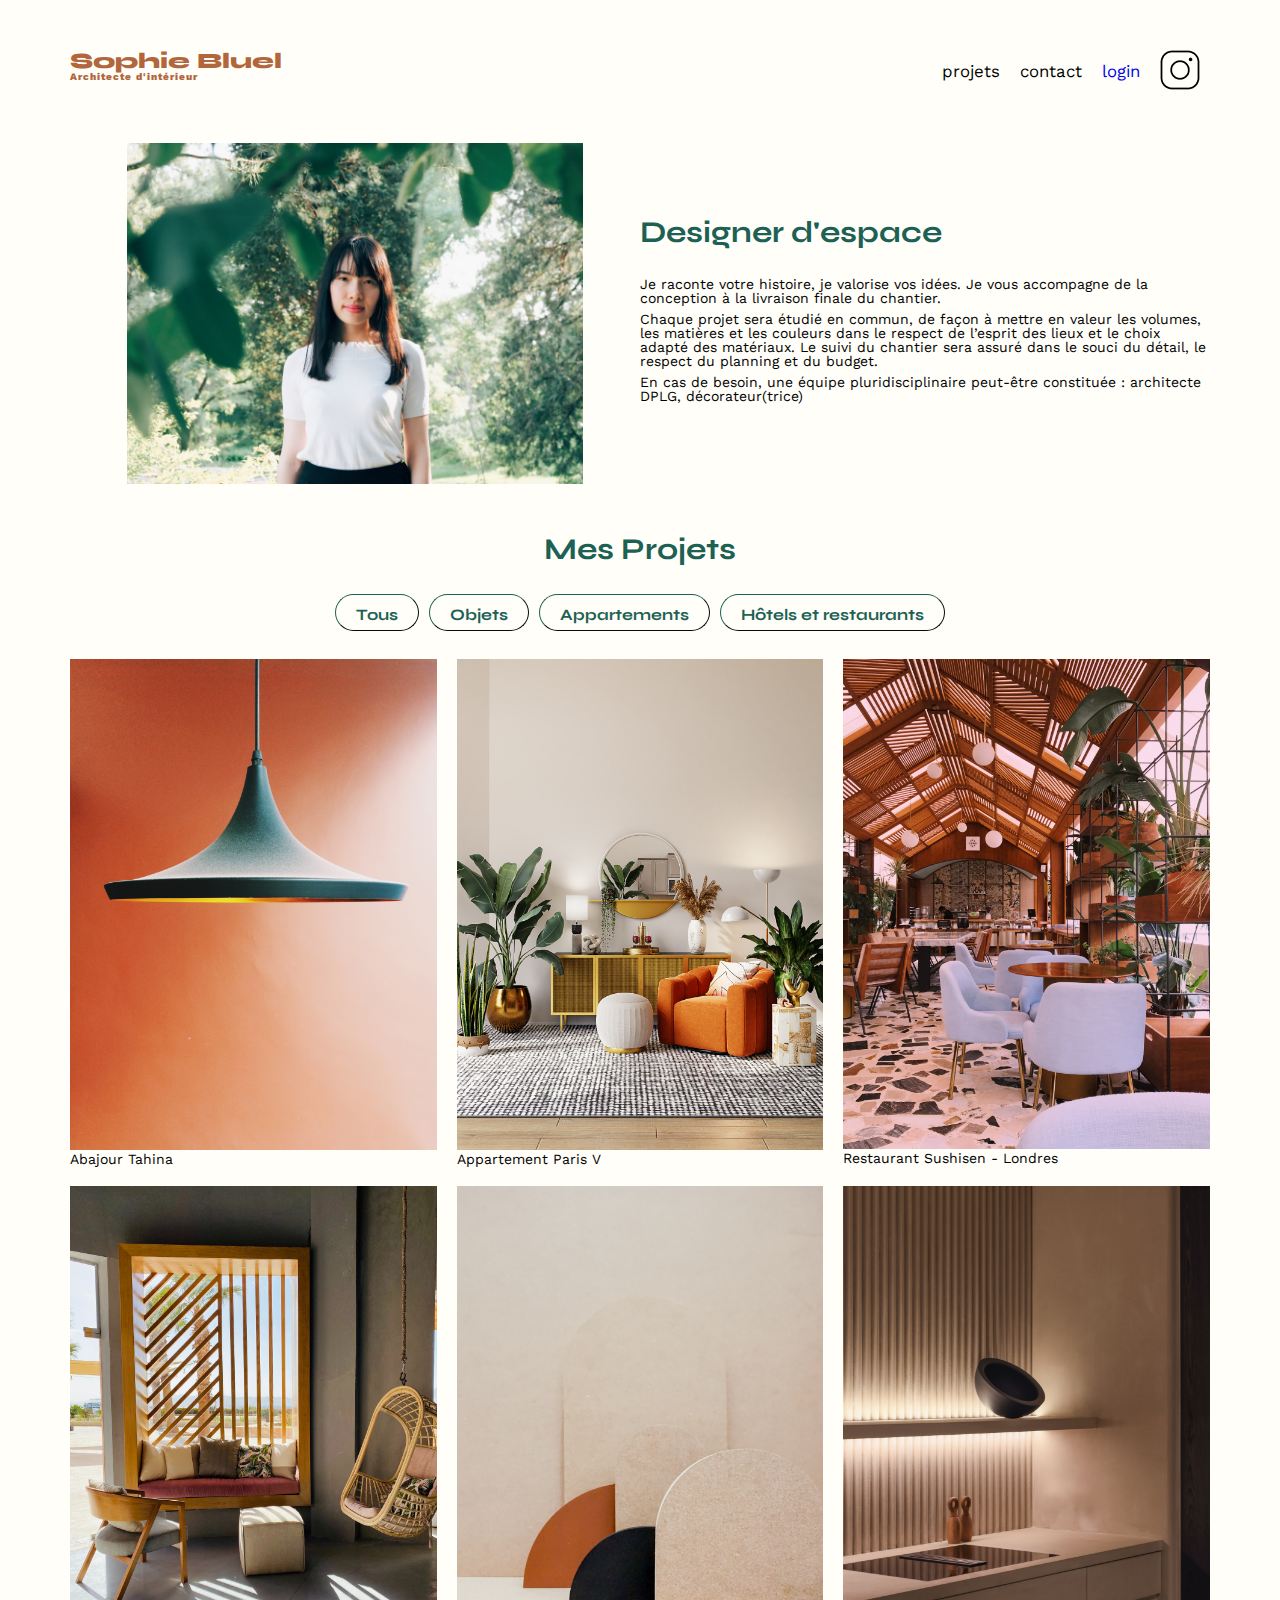
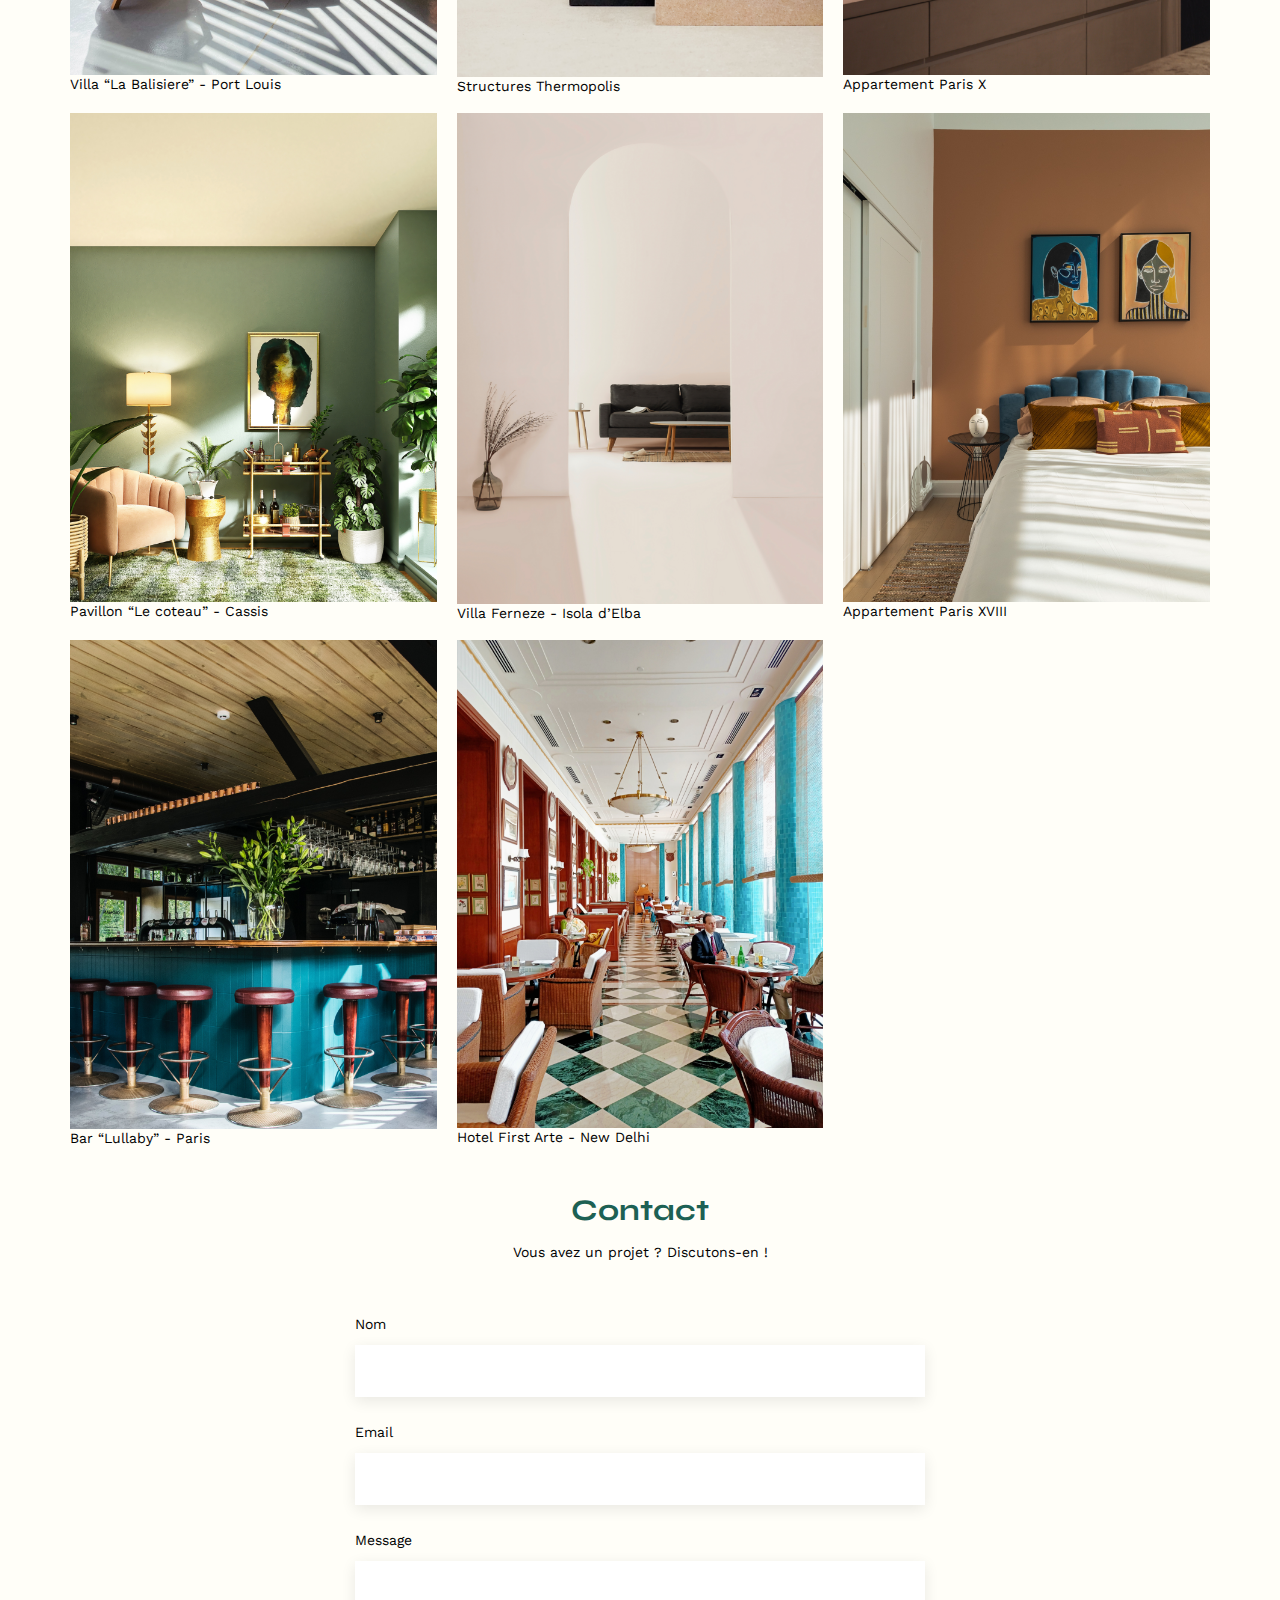
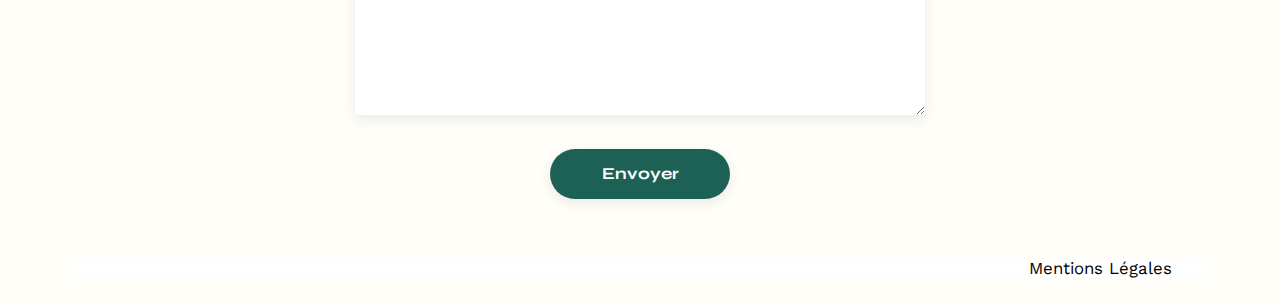
==== commit 40523c58: "Nouvelle version login.js" ====
--- a/FrontEnd/index.html
+++ b/FrontEnd/index.html
@@ -1,5 +1,6 @@
 <!DOCTYPE html>
 <html lang="fr">
+
 <head>
 	<meta charset="UTF-8">
 	<title>Sophie Bluel - Architecte d'intérieur</title>
@@ -7,110 +8,119 @@
 	<script type="module" src="./assets/projets.js"></script>
 	<link rel="preconnect" href="https://fonts.googleapis.com">
 	<link rel="preconnect" href="https://fonts.gstatic.com" crossorigin>
-	<link href="https://fonts.googleapis.com/css2?family=Syne:wght@700;800&family=Work+Sans&display=swap" rel="stylesheet">
+	<link href="https://fonts.googleapis.com/css2?family=Syne:wght@700;800&family=Work+Sans&display=swap"
+		rel="stylesheet">
 	<meta name="description" content="">
 	<link rel="stylesheet" href="./assets/style.css">
 </head>
+
 <body>
-<header>
-	<h1>Sophie Bluel <span>Architecte d'intérieur</span></h1>
-	<nav>
-		<ul>
-			<li>projets</li>
-			<li>contact</li>
-			<li><a href="login.html">login</a></li>
-			<li><img src="./assets/icons/instagram.png" alt="Instagram"></li>
-		</ul>
-	</nav>
-</header>
-<main>
-	<section id="introduction">
-		<figure>
-			<img src="./assets/images/sophie-bluel.png" alt="">
-		</figure>
-		<article>
-			<h2>Designer d'espace</h2>
-			<p>Je raconte votre histoire, je valorise vos idées. Je vous accompagne de la conception à la livraison finale du chantier.</p>
-			<p>Chaque projet sera étudié en commun, de façon à mettre en valeur les volumes, les matières et les couleurs dans le respect de l’esprit des lieux et le choix adapté des matériaux. Le suivi du chantier sera assuré dans le souci du détail, le respect du planning et du budget.</p>
-			<p>En cas de besoin, une équipe pluridisciplinaire peut-être constituée : architecte DPLG, décorateur(trice)</p>
-		</article>
-	</section>
-	<section id="portfolio">
-		<h2>Mes Projets</h2>
-		<div class="categories">
-			<button id="btn-tous">Tous</button>
-			<button id="btn-objets">Objets</button>
-			<button id="btn-apparts">Appartements</button>
-			<button id="btn-hotels">Hôtels et restaurants</button>
-		</div>
-		<div class="gallery">
+	<div id="main_container">
+	<header>
+		<h1>Sophie Bluel <span>Architecte d'intérieur</span></h1>
+		<nav>
+			<ul>
+				<li>projets</li>
+				<li>contact</li>
+				<li><a href="login.html">login</a></li>
+				<li><img src="./assets/icons/instagram.png" alt="Instagram"></li>
+			</ul>
+		</nav>
+	</header>
+	<main>
+		<section id="introduction">
 			<figure>
-				<img src="assets/images/abajour-tahina.png" alt="Abajour Tahina">
-				<figcaption>Abajour Tahina</figcaption>
+				<img src="./assets/images/sophie-bluel.png" alt="">
 			</figure>
-			<figure>
-				<img src="assets/images/appartement-paris-v.png" alt="Appartement Paris V">
-				<figcaption>Appartement Paris V</figcaption>
-			</figure>
-			<figure>
-				<img src="assets/images/restaurant-sushisen-londres.png" alt="Restaurant Sushisen - Londres">
-				<figcaption>Restaurant Sushisen - Londres</figcaption>
-			</figure>
-			<figure>
-				<img src="assets/images/la-balisiere.png" alt="Villa “La Balisiere” - Port Louis">
-				<figcaption>Villa “La Balisiere” - Port Louis</figcaption>
-			</figure>
-			<figure>
-				<img src="assets/images/structures-thermopolis.png" alt="Structures Thermopolis">
-				<figcaption>Structures Thermopolis</figcaption>
-			</figure>
-			<figure>
-				<img src="assets/images/appartement-paris-x.png" alt="Appartement Paris X">
-				<figcaption>Appartement Paris X</figcaption>
-			</figure>
-			<figure>
-				<img src="assets/images/le-coteau-cassis.png" alt="Pavillon “Le coteau” - Cassis">
-				<figcaption>Pavillon “Le coteau” - Cassis</figcaption>
-			</figure>
-			<figure>
-				<img src="assets/images/villa-ferneze.png" alt="Villa Ferneze - Isola d’Elba">
-				<figcaption>Villa Ferneze - Isola d’Elba</figcaption>
-			</figure>
-			<figure>
-				<img src="assets/images/appartement-paris-xviii.png" alt="Appartement Paris XVIII">
-				<figcaption>Appartement Paris XVIII</figcaption>
-			</figure>
-			<figure>
-				<img src="assets/images/bar-lullaby-paris.png" alt="Bar “Lullaby” - Paris">
-				<figcaption>Bar “Lullaby” - Paris</figcaption>
-			</figure>
-			<figure>
-				<img src="assets/images/hotel-first-arte-new-delhi.png" alt="Hotel First Arte - New Delhi">
-				<figcaption>Hotel First Arte - New Delhi</figcaption>
-			</figure>
-		</div>
-	</section>
-	<section id="contact">
-		<h2>Contact</h2>
-		<p>Vous avez un projet ? Discutons-en !</p>
-		<form action="#" method="post">
-			<label for="name">Nom</label>
-			<input type="text" name="name" id="name">
-			<label for="email">Email</label>
-			<input type="email" name="email" id="email">
-			<label for="message">Message</label>
-			<textarea name="message" id="message" cols="30" rows="10"></textarea>
-			<input type="submit" value="Envoyer">
-		</form>
-	</section>
-</main>
+			<article>
+				<h2>Designer d'espace</h2>
+				<p>Je raconte votre histoire, je valorise vos idées. Je vous accompagne de la conception à la livraison
+					finale du chantier.</p>
+				<p>Chaque projet sera étudié en commun, de façon à mettre en valeur les volumes, les matières et les
+					couleurs dans le respect de l’esprit des lieux et le choix adapté des matériaux. Le suivi du
+					chantier sera assuré dans le souci du détail, le respect du planning et du budget.</p>
+				<p>En cas de besoin, une équipe pluridisciplinaire peut-être constituée : architecte DPLG,
+					décorateur(trice)</p>
+			</article>
+		</section>
+		<section id="portfolio">
+			<h2>Mes Projets</h2>
+			<div class="categories">
+				<button id="btn-tous">Tous</button>
+				<button id="btn-objets">Objets</button>
+				<button id="btn-apparts">Appartements</button>
+				<button id="btn-hotels">Hôtels et restaurants</button>
+			</div>
+			<div class="gallery">
+				<figure>
+					<img src="assets/images/abajour-tahina.png" alt="Abajour Tahina">
+					<figcaption>Abajour Tahina</figcaption>
+				</figure>
+				<figure>
+					<img src="assets/images/appartement-paris-v.png" alt="Appartement Paris V">
+					<figcaption>Appartement Paris V</figcaption>
+				</figure>
+				<figure>
+					<img src="assets/images/restaurant-sushisen-londres.png" alt="Restaurant Sushisen - Londres">
+					<figcaption>Restaurant Sushisen - Londres</figcaption>
+				</figure>
+				<figure>
+					<img src="assets/images/la-balisiere.png" alt="Villa “La Balisiere” - Port Louis">
+					<figcaption>Villa “La Balisiere” - Port Louis</figcaption>
+				</figure>
+				<figure>
+					<img src="assets/images/structures-thermopolis.png" alt="Structures Thermopolis">
+					<figcaption>Structures Thermopolis</figcaption>
+				</figure>
+				<figure>
+					<img src="assets/images/appartement-paris-x.png" alt="Appartement Paris X">
+					<figcaption>Appartement Paris X</figcaption>
+				</figure>
+				<figure>
+					<img src="assets/images/le-coteau-cassis.png" alt="Pavillon “Le coteau” - Cassis">
+					<figcaption>Pavillon “Le coteau” - Cassis</figcaption>
+				</figure>
+				<figure>
+					<img src="assets/images/villa-ferneze.png" alt="Villa Ferneze - Isola d’Elba">
+					<figcaption>Villa Ferneze - Isola d’Elba</figcaption>
+				</figure>
+				<figure>
+					<img src="assets/images/appartement-paris-xviii.png" alt="Appartement Paris XVIII">
+					<figcaption>Appartement Paris XVIII</figcaption>
+				</figure>
+				<figure>
+					<img src="assets/images/bar-lullaby-paris.png" alt="Bar “Lullaby” - Paris">
+					<figcaption>Bar “Lullaby” - Paris</figcaption>
+				</figure>
+				<figure>
+					<img src="assets/images/hotel-first-arte-new-delhi.png" alt="Hotel First Arte - New Delhi">
+					<figcaption>Hotel First Arte - New Delhi</figcaption>
+				</figure>
+			</div>
+		</section>
+		<section id="contact">
+			<h2>Contact</h2>
+			<p>Vous avez un projet ? Discutons-en !</p>
+			<form action="#" method="post">
+				<label for="name">Nom</label>
+				<input type="text" name="name" id="name">
+				<label for="email">Email</label>
+				<input type="email" name="email" id="email">
+				<label for="message">Message</label>
+				<textarea name="message" id="message" cols="30" rows="10"></textarea>
+				<input type="submit" value="Envoyer">
+			</form>
+		</section>
+	</main>
 
-<footer>
-	<nav>
-		<ul>
-			<li>Mentions Légales</li>
-		</ul>
-	</nav>
-</footer>
+	<footer>
+		<nav>
+			<ul>
+				<li>Mentions Légales</li>
+			</ul>
+		</nav>
+	</footer>
+	</div>
 </body>
-</html>
+
+</html>--- a/FrontEnd/assets/style.css
+++ b/FrontEnd/assets/style.css
@@ -90,7 +90,7 @@
 	font-size: 100%;
 	font: inherit;
 	vertical-align: baseline;
-	background-color: #fffef8;
+	
 }
 
 /* HTML5 display-role reset for older browsers */
@@ -106,11 +106,12 @@
 nav,
 section {
 	display: block;
-}
-
-body {
-	line-height: 1;
-}
+	
+}
+
+
+
+
 
 ol,
 ul {
@@ -136,7 +137,40 @@
 }
 
 /** end reset css**/
+#banner {
+	background-color: black;
+	height: 60px;
+	display:flex;
+	align-items: center;
+	justify-content:center;
+}
+
+#banner ul {
+	display:flex;
+	justify-content:space-between;
+	align-items: center;
+	gap:8px;
+	color:#fff;
+
+}
+
+
+#banner li span{
+	
+	font-size: 19px;
+	font-family: Work Sans;
+}
+
+#banner i {
+	font-size: 19px;
+}
 body {
+	background-color: #fffef8;
+}
+
+#main_container {
+	line-height: 1;
+	background-color: #fffef8;
 	max-width: 1140px;
 	margin: auto;
 	font-family: 'Work Sans';
@@ -192,7 +226,7 @@
 	text-decoration: none;
 }
 
-li:hover {
+nav li:hover {
 	color: #B1663C;
 }
 nav li a:visited {
@@ -234,13 +268,13 @@
 	margin-bottom: 1em;
 }
 
-#login-form h2 {
+#login h2 {
 	text-align: center;
 	margin-bottom: 1em;
 
 }
 
-#login-form .container {
+#login .container {
 
 	display: flex;
 	flex-direction: column;
@@ -248,33 +282,39 @@
 	margin-left: auto;
 	margin-right: auto;
 	align-content: space-between;
-	gap: 30px;
-}
-
-#login-form .container .champ {
+	gap: 40px;
+}
+
+
+
+.champ {
 
 	display: flex;
 	flex-direction: column;
 	align-content: space-between;
-	gap: 10px;
-}
-
-#login-form .container .champ a {
+	gap: 5px;
+}
+
+.champ a {
 	margin-left: auto;
 	margin-right: auto;
 	color: rgba(61, 61, 61, 1);
 
 }
 
-input[type=email],
+/*input[type=email],
 input[type=password] {
 	width: 379px;
 	height: 51px;
 	border: 0px;
-	box-shadow: 0px 4px 14px -10px rgba(0, 0, 0, 0.9);
-}
-
-button[type=submit] {
+	box-shadow: 0px 4px 14px rgba(0, 0, 0, 0.09);
+}*/
+
+.champ input::placeholder {
+	color:#B1663C;
+}
+
+.login-btn {
 	width: 179px;
 	height: 36px;
 	border-radius: 60px;
@@ -289,6 +329,13 @@
 	margin-right: auto;
 }
 
+.display-none {
+	display:none;
+}
+.display-yes {
+	display: block !important;
+	color: red;
+}
 .categories {
 	width: fit-content;
 	margin-left: auto;
@@ -310,12 +357,14 @@
 	color: #1D6154;
 	padding: 10px 20px 20px 20px;
 	background-color: transparent;
+	transition-duration: 700ms;
 
 }
 
 .categories button:hover {
 	color: aliceblue;
 	background-color: #1D6154;
+	transition-duration: 700ms;
 }
 
 .gallery {
@@ -332,7 +381,7 @@
 }
 
 
-#contact {
+#contact, #login {
 	width: 50%;
 	margin: auto;
 }
@@ -342,27 +391,36 @@
 
 }
 
-#contact h2 {
+#contact h2, #login h2 {
 	margin-bottom: 20px;
 }
 
-#contact form {
+
+
+
+
+#contact form, #login form {
 	text-align: left;
 	margin-top: 30px;
 	display: flex;
 	flex-direction: column;
 }
 
-#contact input {
+ 
+
+#contact input, #login input {
 	height: 50px;
 	font-size: 1.2em;
 	border: none;
 	box-shadow: 0px 4px 14px rgba(0, 0, 0, 0.09);
 }
 
-#contact label {
+
+#contact label, #login label {
 	margin: 2em 0 1em 0;
 }
+
+
 
 #contact textarea {
 	border: none;
@@ -380,8 +438,13 @@
 	border-radius: 60px;
 }
 
+footer {
+	background-color: #fff;
+}
+
 footer nav ul {
 	display: flex;
 	justify-content: flex-end;
-	margin: 2em
+	margin: 2em;
+	background-color: #fff;
 }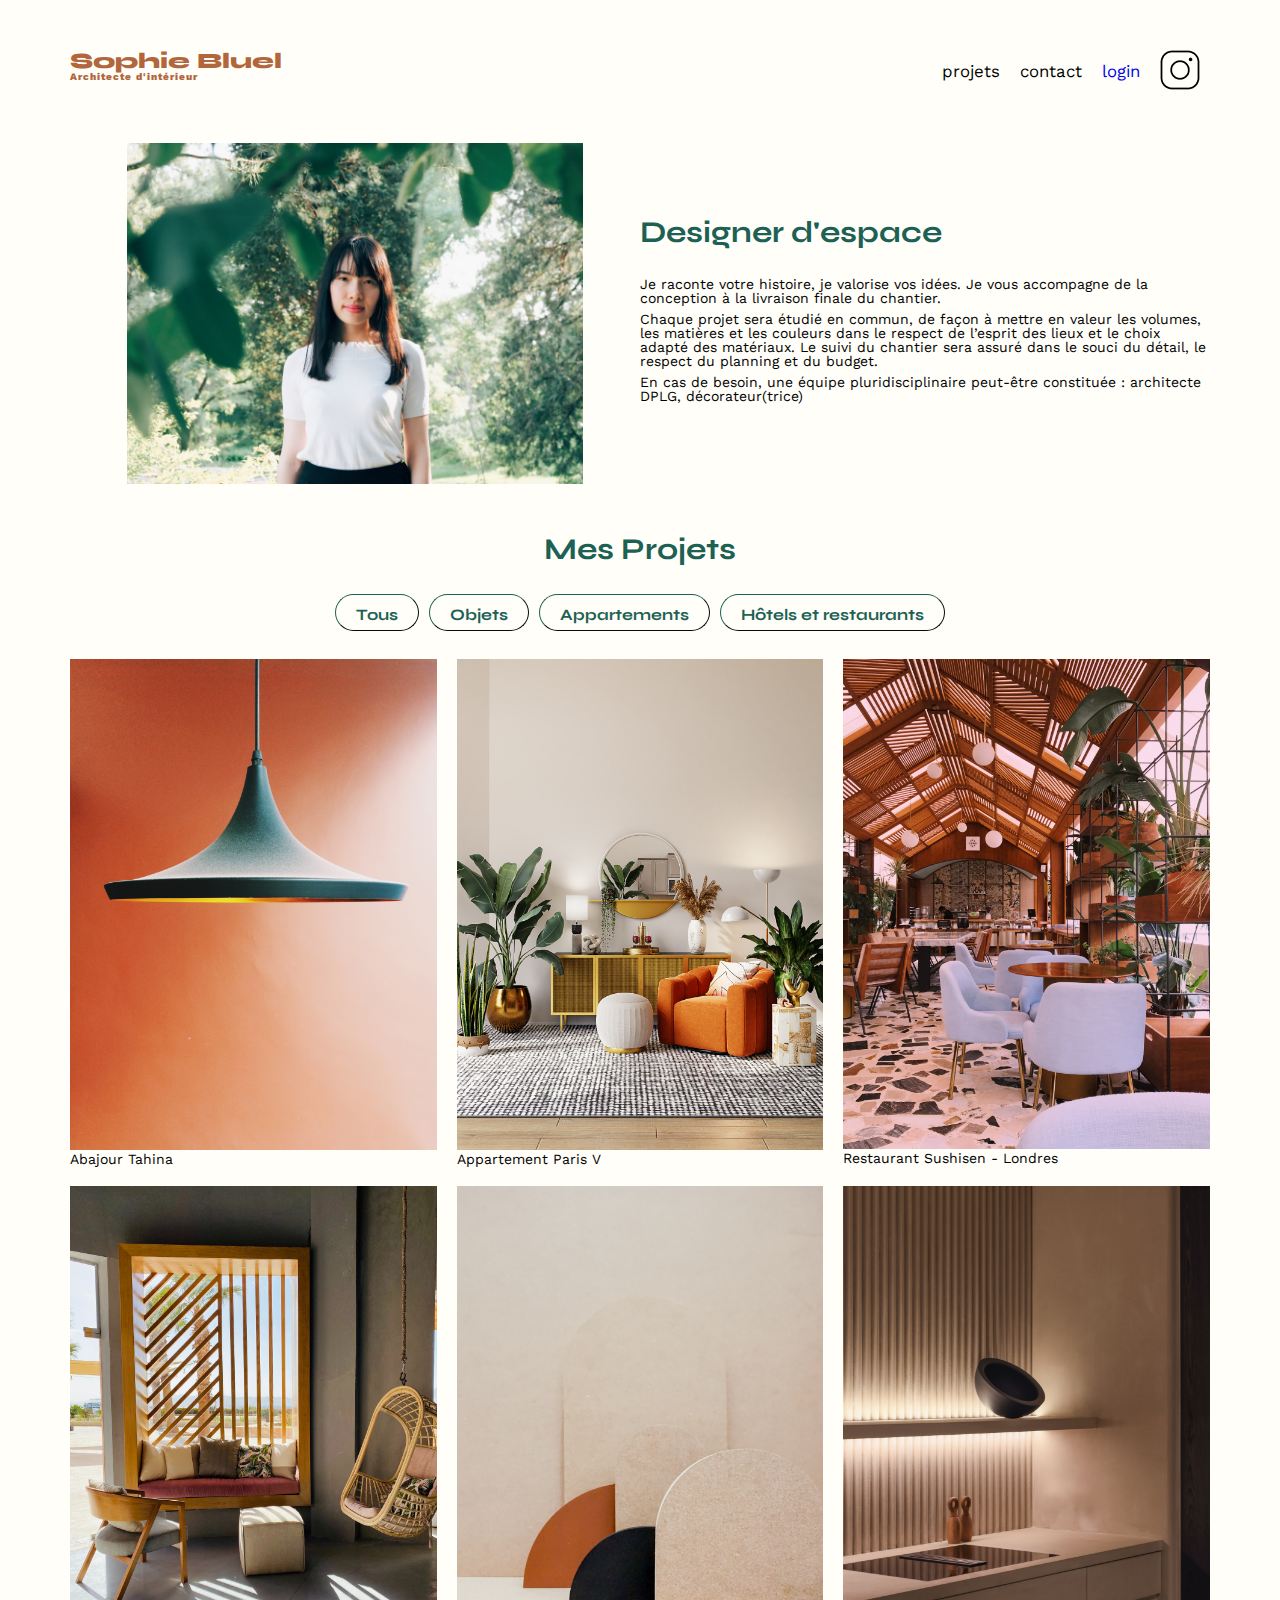
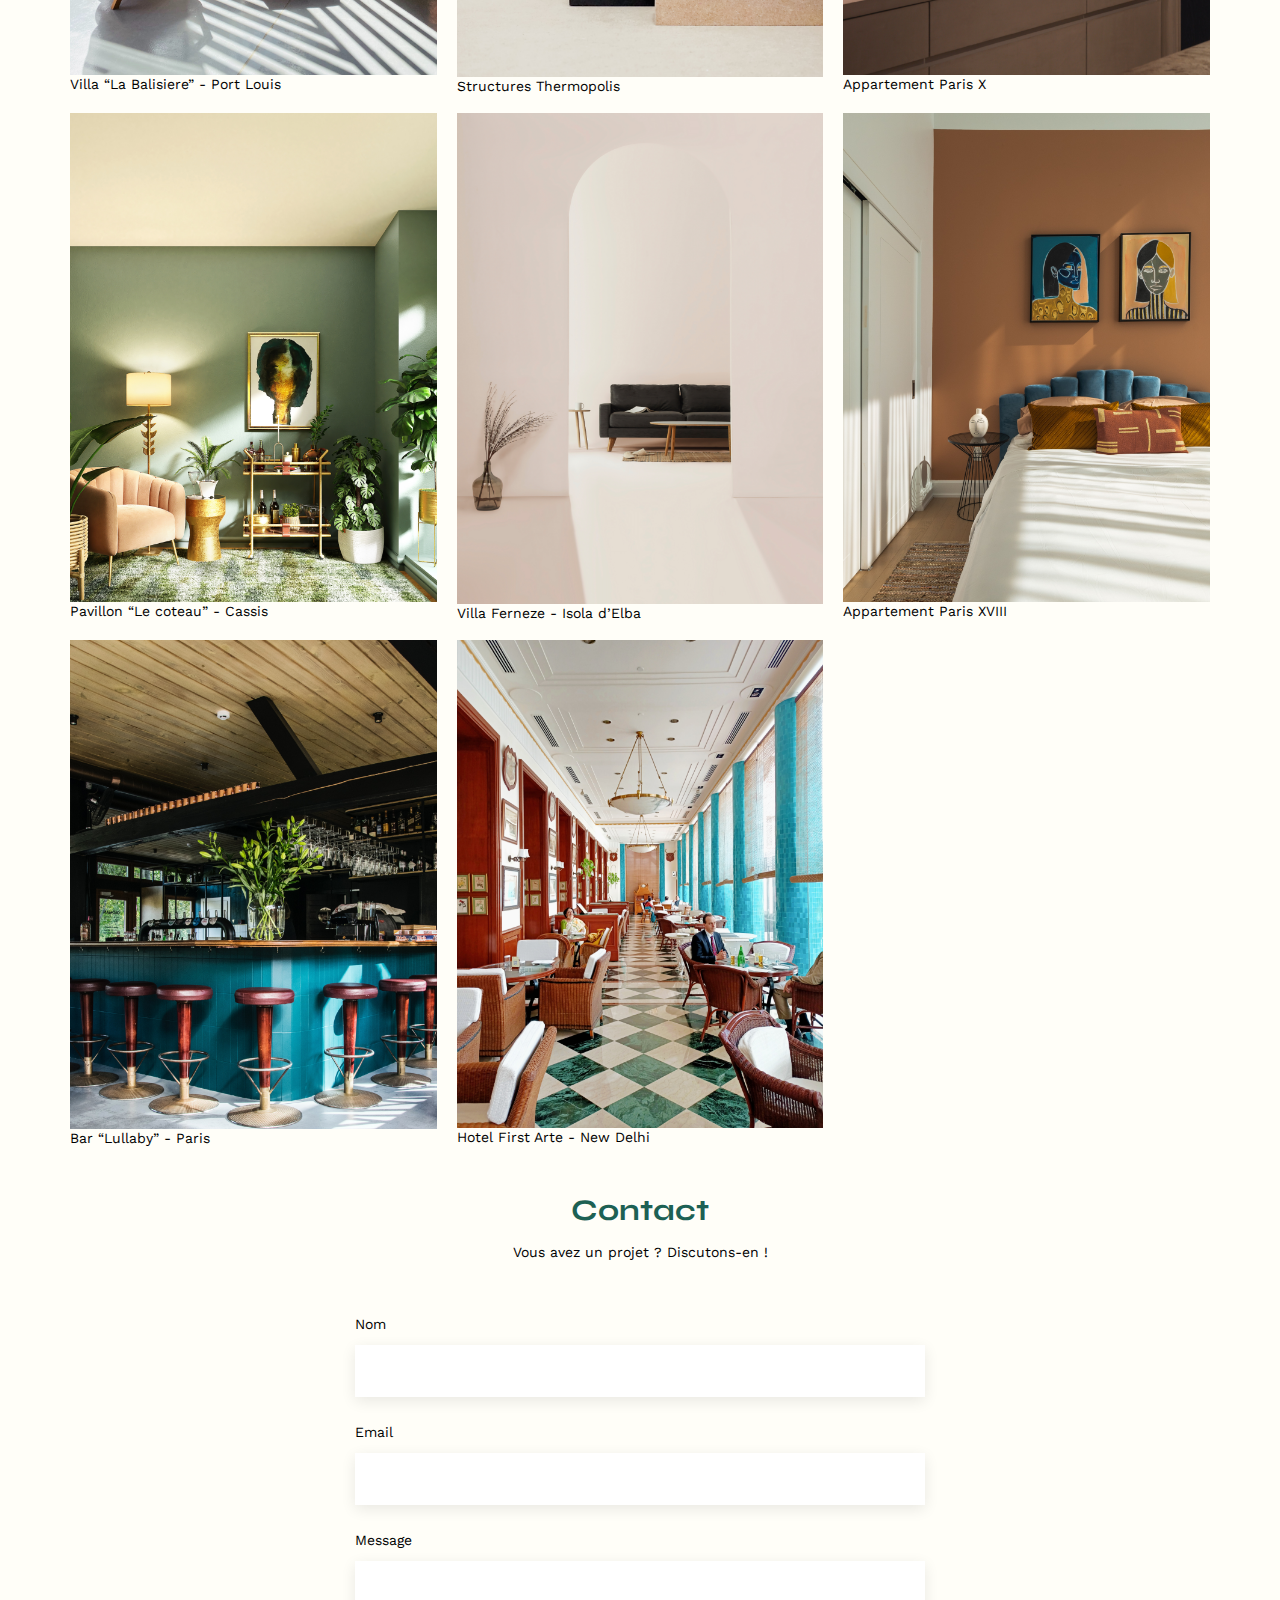
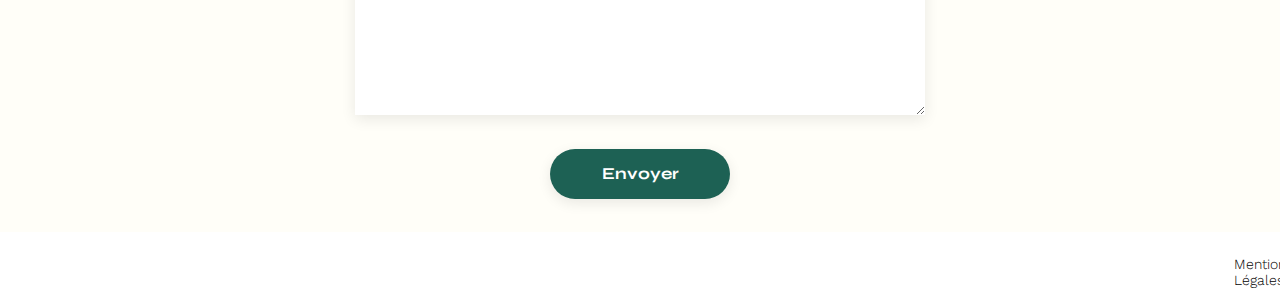
==== commit bbd20083: "Mise en page backoffice.html" ====
--- a/FrontEnd/index.html
+++ b/FrontEnd/index.html
@@ -16,103 +16,104 @@
 
 <body>
 	<div id="main_container">
-	<header>
-		<h1>Sophie Bluel <span>Architecte d'intérieur</span></h1>
-		<nav>
-			<ul>
-				<li>projets</li>
-				<li>contact</li>
-				<li><a href="login.html">login</a></li>
-				<li><img src="./assets/icons/instagram.png" alt="Instagram"></li>
-			</ul>
-		</nav>
-	</header>
-	<main>
-		<section id="introduction">
-			<figure>
-				<img src="./assets/images/sophie-bluel.png" alt="">
-			</figure>
-			<article>
-				<h2>Designer d'espace</h2>
-				<p>Je raconte votre histoire, je valorise vos idées. Je vous accompagne de la conception à la livraison
-					finale du chantier.</p>
-				<p>Chaque projet sera étudié en commun, de façon à mettre en valeur les volumes, les matières et les
-					couleurs dans le respect de l’esprit des lieux et le choix adapté des matériaux. Le suivi du
-					chantier sera assuré dans le souci du détail, le respect du planning et du budget.</p>
-				<p>En cas de besoin, une équipe pluridisciplinaire peut-être constituée : architecte DPLG,
-					décorateur(trice)</p>
-			</article>
-		</section>
-		<section id="portfolio">
-			<h2>Mes Projets</h2>
-			<div class="categories">
-				<button id="btn-tous">Tous</button>
-				<button id="btn-objets">Objets</button>
-				<button id="btn-apparts">Appartements</button>
-				<button id="btn-hotels">Hôtels et restaurants</button>
-			</div>
-			<div class="gallery">
+		<header>
+			<h1>Sophie Bluel <span>Architecte d'intérieur</span></h1>
+			<nav>
+				<ul>
+					<li>projets</li>
+					<li>contact</li>
+					<li><a href="login.html">login</a></li>
+					<li><img src="./assets/icons/instagram.png" alt="Instagram"></li>
+				</ul>
+			</nav>
+		</header>
+		<main>
+			<section id="introduction">
 				<figure>
-					<img src="assets/images/abajour-tahina.png" alt="Abajour Tahina">
-					<figcaption>Abajour Tahina</figcaption>
+					<img src="./assets/images/sophie-bluel.png" alt="">
 				</figure>
-				<figure>
-					<img src="assets/images/appartement-paris-v.png" alt="Appartement Paris V">
-					<figcaption>Appartement Paris V</figcaption>
-				</figure>
-				<figure>
-					<img src="assets/images/restaurant-sushisen-londres.png" alt="Restaurant Sushisen - Londres">
-					<figcaption>Restaurant Sushisen - Londres</figcaption>
-				</figure>
-				<figure>
-					<img src="assets/images/la-balisiere.png" alt="Villa “La Balisiere” - Port Louis">
-					<figcaption>Villa “La Balisiere” - Port Louis</figcaption>
-				</figure>
-				<figure>
-					<img src="assets/images/structures-thermopolis.png" alt="Structures Thermopolis">
-					<figcaption>Structures Thermopolis</figcaption>
-				</figure>
-				<figure>
-					<img src="assets/images/appartement-paris-x.png" alt="Appartement Paris X">
-					<figcaption>Appartement Paris X</figcaption>
-				</figure>
-				<figure>
-					<img src="assets/images/le-coteau-cassis.png" alt="Pavillon “Le coteau” - Cassis">
-					<figcaption>Pavillon “Le coteau” - Cassis</figcaption>
-				</figure>
-				<figure>
-					<img src="assets/images/villa-ferneze.png" alt="Villa Ferneze - Isola d’Elba">
-					<figcaption>Villa Ferneze - Isola d’Elba</figcaption>
-				</figure>
-				<figure>
-					<img src="assets/images/appartement-paris-xviii.png" alt="Appartement Paris XVIII">
-					<figcaption>Appartement Paris XVIII</figcaption>
-				</figure>
-				<figure>
-					<img src="assets/images/bar-lullaby-paris.png" alt="Bar “Lullaby” - Paris">
-					<figcaption>Bar “Lullaby” - Paris</figcaption>
-				</figure>
-				<figure>
-					<img src="assets/images/hotel-first-arte-new-delhi.png" alt="Hotel First Arte - New Delhi">
-					<figcaption>Hotel First Arte - New Delhi</figcaption>
-				</figure>
-			</div>
-		</section>
-		<section id="contact">
-			<h2>Contact</h2>
-			<p>Vous avez un projet ? Discutons-en !</p>
-			<form action="#" method="post">
-				<label for="name">Nom</label>
-				<input type="text" name="name" id="name">
-				<label for="email">Email</label>
-				<input type="email" name="email" id="email">
-				<label for="message">Message</label>
-				<textarea name="message" id="message" cols="30" rows="10"></textarea>
-				<input type="submit" value="Envoyer">
-			</form>
-		</section>
-	</main>
-
+				<article>
+					<h2>Designer d'espace</h2>
+					<p>Je raconte votre histoire, je valorise vos idées. Je vous accompagne de la conception à la
+						livraison
+						finale du chantier.</p>
+					<p>Chaque projet sera étudié en commun, de façon à mettre en valeur les volumes, les matières et les
+						couleurs dans le respect de l’esprit des lieux et le choix adapté des matériaux. Le suivi du
+						chantier sera assuré dans le souci du détail, le respect du planning et du budget.</p>
+					<p>En cas de besoin, une équipe pluridisciplinaire peut-être constituée : architecte DPLG,
+						décorateur(trice)</p>
+				</article>
+			</section>
+			<section id="portfolio">
+				<h2>Mes Projets</h2>
+				<div class="categories">
+					<button id="btn-tous">Tous</button>
+					<button id="btn-objets">Objets</button>
+					<button id="btn-apparts">Appartements</button>
+					<button id="btn-hotels">Hôtels et restaurants</button>
+				</div>
+				<div class="gallery">
+					<figure>
+						<img src="assets/images/abajour-tahina.png" alt="Abajour Tahina">
+						<figcaption>Abajour Tahina</figcaption>
+					</figure>
+					<figure>
+						<img src="assets/images/appartement-paris-v.png" alt="Appartement Paris V">
+						<figcaption>Appartement Paris V</figcaption>
+					</figure>
+					<figure>
+						<img src="assets/images/restaurant-sushisen-londres.png" alt="Restaurant Sushisen - Londres">
+						<figcaption>Restaurant Sushisen - Londres</figcaption>
+					</figure>
+					<figure>
+						<img src="assets/images/la-balisiere.png" alt="Villa “La Balisiere” - Port Louis">
+						<figcaption>Villa “La Balisiere” - Port Louis</figcaption>
+					</figure>
+					<figure>
+						<img src="assets/images/structures-thermopolis.png" alt="Structures Thermopolis">
+						<figcaption>Structures Thermopolis</figcaption>
+					</figure>
+					<figure>
+						<img src="assets/images/appartement-paris-x.png" alt="Appartement Paris X">
+						<figcaption>Appartement Paris X</figcaption>
+					</figure>
+					<figure>
+						<img src="assets/images/le-coteau-cassis.png" alt="Pavillon “Le coteau” - Cassis">
+						<figcaption>Pavillon “Le coteau” - Cassis</figcaption>
+					</figure>
+					<figure>
+						<img src="assets/images/villa-ferneze.png" alt="Villa Ferneze - Isola d’Elba">
+						<figcaption>Villa Ferneze - Isola d’Elba</figcaption>
+					</figure>
+					<figure>
+						<img src="assets/images/appartement-paris-xviii.png" alt="Appartement Paris XVIII">
+						<figcaption>Appartement Paris XVIII</figcaption>
+					</figure>
+					<figure>
+						<img src="assets/images/bar-lullaby-paris.png" alt="Bar “Lullaby” - Paris">
+						<figcaption>Bar “Lullaby” - Paris</figcaption>
+					</figure>
+					<figure>
+						<img src="assets/images/hotel-first-arte-new-delhi.png" alt="Hotel First Arte - New Delhi">
+						<figcaption>Hotel First Arte - New Delhi</figcaption>
+					</figure>
+				</div>
+			</section>
+			<section id="contact">
+				<h2>Contact</h2>
+				<p>Vous avez un projet ? Discutons-en !</p>
+				<form action="#" method="post">
+					<label for="name">Nom</label>
+					<input type="text" name="name" id="name">
+					<label for="email">Email</label>
+					<input type="email" name="email" id="email">
+					<label for="message">Message</label>
+					<textarea name="message" id="message" cols="30" rows="10"></textarea>
+					<input type="submit" value="Envoyer">
+				</form>
+			</section>
+		</main>
+	</div>
 	<footer>
 		<nav>
 			<ul>
@@ -120,7 +121,7 @@
 			</ul>
 		</nav>
 	</footer>
-	</div>
+
 </body>
 
 </html>--- a/FrontEnd/assets/style.css
+++ b/FrontEnd/assets/style.css
@@ -90,7 +90,7 @@
 	font-size: 100%;
 	font: inherit;
 	vertical-align: baseline;
-	
+
 }
 
 /* HTML5 display-role reset for older browsers */
@@ -106,7 +106,7 @@
 nav,
 section {
 	display: block;
-	
+
 }
 
 
@@ -140,23 +140,23 @@
 #banner {
 	background-color: black;
 	height: 60px;
-	display:flex;
+	display: flex;
 	align-items: center;
-	justify-content:center;
+	justify-content: center;
 }
 
 #banner ul {
-	display:flex;
-	justify-content:space-between;
+	display: flex;
+	justify-content: space-between;
 	align-items: center;
-	gap:8px;
-	color:#fff;
-
-}
-
-
-#banner li span{
-	
+	gap: 8px;
+	color: #fff;
+
+}
+
+
+#banner li span {
+
 	font-size: 19px;
 	font-family: Work Sans;
 }
@@ -164,6 +164,18 @@
 #banner i {
 	font-size: 19px;
 }
+
+#publish {
+	width: fit-content;
+	padding-right: 15px;
+	padding-left: 15px;
+	height: 38px;
+	border-radius: 60px;
+	font-size: 19px;
+	font-family: Work Sans;
+
+}
+
 body {
 	background-color: #fffef8;
 }
@@ -229,9 +241,11 @@
 nav li:hover {
 	color: #B1663C;
 }
+
 nav li a:visited {
 	color: black;
 }
+
 nav li a:hover {
 	color: #B1663C;
 }
@@ -242,7 +256,7 @@
 }
 
 #introduction figure {
-	flex: 1
+	flex: 1;
 }
 
 #introduction img {
@@ -251,6 +265,12 @@
 	width: 80%;
 }
 
+#introduction figcaption {
+	margin-top: 10px;
+	margin-left: 10%;
+
+}
+
 #introduction article {
 	flex: 1
 }
@@ -263,9 +283,28 @@
 	margin-bottom: 0.5em;
 }
 
+#mes-projets {
+	position: relative;
+	width:fit-content;
+	margin-left: auto;
+	margin-right: auto;
+}
+#modifier {
+	position:absolute;
+	left:220px;
+	top:10px;
+	display: flex;
+	justify-content: space-between;
+	gap:5px;
+
+}
 #portfolio h2 {
 	text-align: center;
 	margin-bottom: 1em;
+}
+
+.plusbas {
+	margin-top: 100px;
 }
 
 #login h2 {
@@ -311,7 +350,7 @@
 }*/
 
 .champ input::placeholder {
-	color:#B1663C;
+	color: #B1663C;
 }
 
 .login-btn {
@@ -330,12 +369,14 @@
 }
 
 .display-none {
-	display:none;
-}
-.display-yes {
+	display: none;
+}
+
+.display {
 	display: block !important;
 	color: red;
 }
+
 .categories {
 	width: fit-content;
 	margin-left: auto;
@@ -381,7 +422,8 @@
 }
 
 
-#contact, #login {
+#contact,
+#login {
 	width: 50%;
 	margin: auto;
 }
@@ -391,7 +433,8 @@
 
 }
 
-#contact h2, #login h2 {
+#contact h2,
+#login h2 {
 	margin-bottom: 20px;
 }
 
@@ -399,16 +442,18 @@
 
 
 
-#contact form, #login form {
+#contact form,
+#login form {
 	text-align: left;
 	margin-top: 30px;
 	display: flex;
 	flex-direction: column;
 }
 
- 
-
-#contact input, #login input {
+
+
+#contact input,
+#login input {
 	height: 50px;
 	font-size: 1.2em;
 	border: none;
@@ -416,7 +461,8 @@
 }
 
 
-#contact label, #login label {
+#contact label,
+#login label {
 	margin: 2em 0 1em 0;
 }
 
@@ -439,12 +485,23 @@
 }
 
 footer {
+	position: relative;
 	background-color: #fff;
+	height: 60px;
+	font-family: 'Work Sans';
+
 }
 
 footer nav ul {
-	display: flex;
-	justify-content: flex-end;
-	margin: 2em;
+	position:absolute;
+	top: 24px;
+    left: 1224px;
 	background-color: #fff;
+}
+
+footer nav ul li {
+	font-size: 14px;
+	font-weight: 300;
+	font-size: 14px;
+	line-height: 16px;
 }